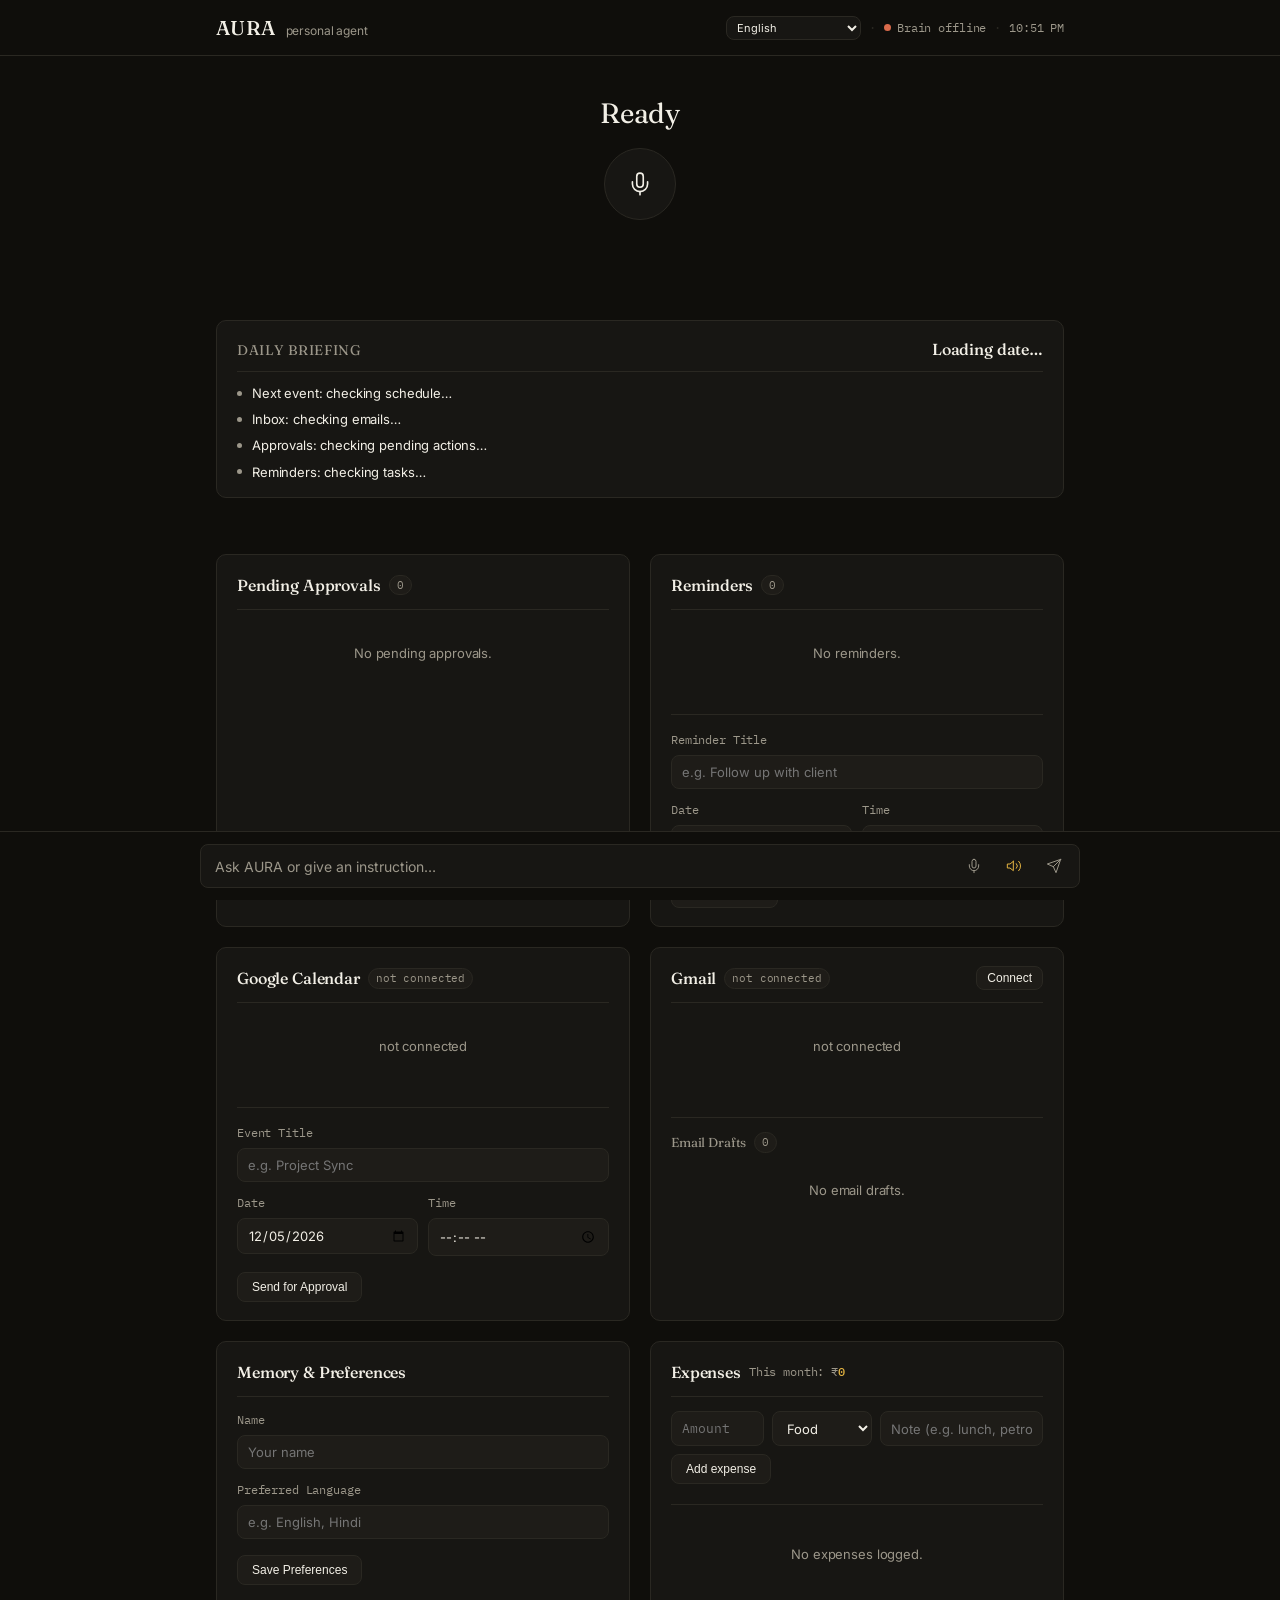
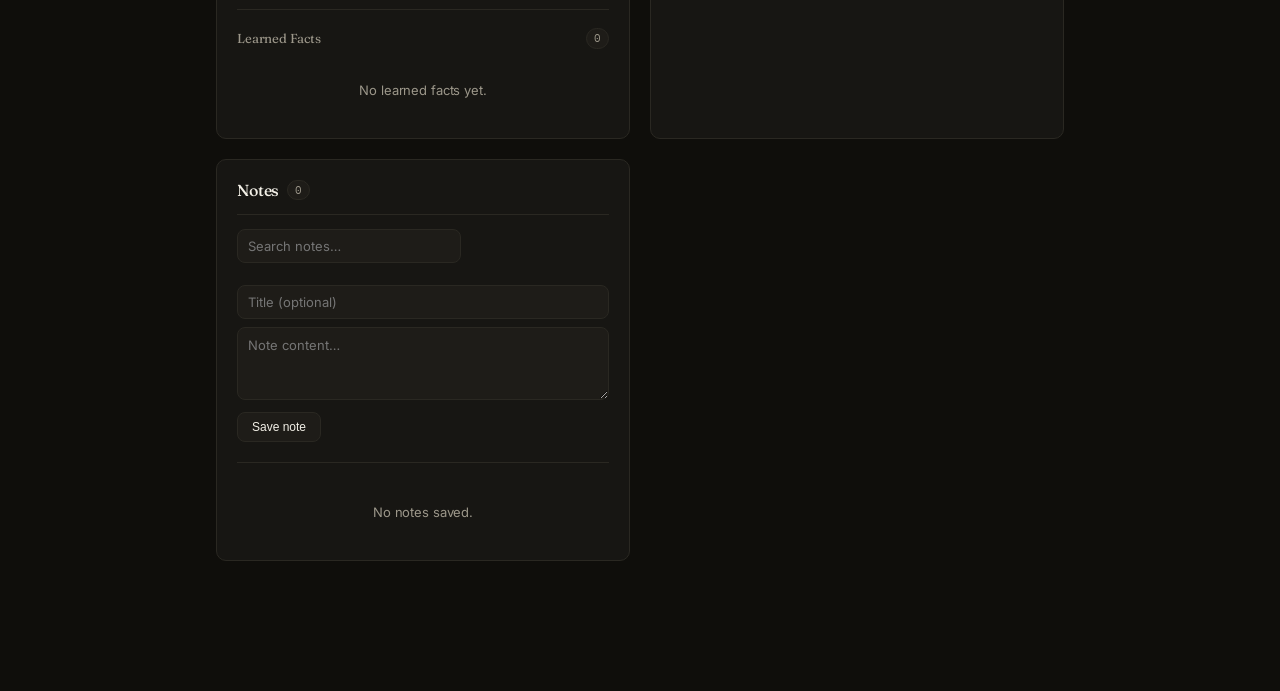
==== frontend/index.html @ 3fd14735 "feat: complete AURA personal assistant (Phases 1-18)" ====
<!DOCTYPE html>
<html lang="en">
<head>
  <meta charset="UTF-8">
  <meta name="viewport" content="width=device-width, initial-scale=1.0">
  <title>AURA</title>
  <link rel="preconnect" href="https://fonts.googleapis.com">
  <link rel="preconnect" href="https://fonts.gstatic.com" crossorigin>
  <link href="https://fonts.googleapis.com/css2?family=Fraunces:wght@400;500;600&family=IBM+Plex+Mono:wght@400;500&family=Inter:wght@400;500;600&display=swap" rel="stylesheet">
  <link rel="stylesheet" href="style.css">
</head>
<body>
  <!-- Top Bar: 56px, thin 1px border -->
  <header class="top-bar">
    <div class="top-bar-inner">
      <div class="brand">
        <span class="brand-title">AURA</span>
        <span class="brand-subtitle">personal agent</span>
      </div>
      <div class="status-time">
        <div class="lang-selector-wrap">
          <select id="langSelector" class="lang-select" aria-label="Language selector">
            <option value="en-IN">English</option>
            <option value="kn-IN">ಕನ್ನಡ (Kannada)</option>
            <option value="hi-IN">हिंदी (Hindi)</option>
            <option value="te-IN">తెలుగు (Telugu)</option>
          </select>
        </div>
        <span class="status-divider">·</span>
        <div class="status-indicator" id="brainStatus" title="Brain status">
          <span class="status-dot" id="statusDot"></span>
          <span class="status-label" id="statusLabel">Brain ready</span>
        </div>
        <span class="status-divider">·</span>
        <span class="clock" id="liveClock">--:--</span>
        <span class="status-divider" id="logoutDivider" style="display: none;">·</span>
        <button type="button" class="btn-logout" id="logoutBtn" style="display: none;" title="Logout">Logout</button>
      </div>
    </div>
  </header>

  <!-- Main Area: max-width 880px, centred -->
  <main class="main-layout">
    <!-- Voice-First Hero -->
    <section class="voice-hero">
      <div class="voice-state" id="voiceState">Ready</div>
      
      <div class="mic-circle-wrapper">
        <button type="button" class="hero-mic-circle" id="heroMicBtn" title="Click to speak (en-IN)" aria-label="Microphone">
          <svg class="icon-svg" viewBox="0 0 24 24" fill="none" stroke="currentColor" stroke-width="1.5" stroke-linecap="round" stroke-linejoin="round">
            <path d="M12 2a3 3 0 0 0-3 3v7a3 3 0 0 0 6 0V5a3 3 0 0 0-3-3Z"></path>
            <path d="M19 10v2a7 7 0 0 1-14 0v-2"></path>
            <line x1="12" y1="19" x2="12" y2="22"></line>
          </svg>
        </button>
      </div>

      <div class="live-transcript" id="liveTranscript"></div>
      <div class="last-reply" id="lastReply"></div>
    </section>

    <!-- Daily Briefing Panel (Below Voice Hero) -->
    <section class="briefing-card" id="briefingPanel">
      <div class="briefing-header">
        <span class="briefing-title">Daily Briefing</span>
        <span class="briefing-date" id="briefingDate">Loading date…</span>
      </div>
      <div class="briefing-lines">
        <div class="briefing-row" id="briefingCalendarRow">
          <span class="briefing-indicator"></span>
          <span class="briefing-text" id="briefingCalendarText">Next event: checking schedule…</span>
        </div>
        <div class="briefing-row" id="briefingGmailRow">
          <span class="briefing-indicator"></span>
          <span class="briefing-text" id="briefingGmailText">Inbox: checking emails…</span>
        </div>
        <div class="briefing-row" id="briefingApprovalsRow">
          <span class="briefing-indicator"></span>
          <span class="briefing-text" id="briefingApprovalsText">Approvals: checking pending actions…</span>
        </div>
        <div class="briefing-row" id="briefingRemindersRow">
          <span class="briefing-indicator"></span>
          <span class="briefing-text" id="briefingRemindersText">Reminders: checking tasks…</span>
        </div>
      </div>
    </section>

    <!-- Quiet Chat Transcript -->
    <section class="chat-transcript" id="chatTranscript" aria-live="polite">
      <!-- Conversation history dynamically rendered here -->
    </section>

    <!-- Side Panels Section -->
    <section class="panels-grid">
      <!-- Approvals Inbox Panel -->
      <div class="panel approvals-panel" id="approvalsPanel">
        <div class="panel-header">
          <div class="panel-title-group">
            <h2 class="panel-title">Pending Approvals</h2>
            <span class="count-badge" id="approvalsCount">0</span>
          </div>
        </div>
        <div class="approvals-inbox" id="approvalsInbox">
          <div class="empty-notice">No pending approvals.</div>
        </div>
      </div>

      <!-- Reminders Panel -->
      <div class="panel reminders-panel" id="remindersPanel">
        <div class="panel-header">
          <div class="panel-title-group">
            <h2 class="panel-title">Reminders</h2>
            <span class="count-badge" id="remindersCount">0</span>
          </div>
        </div>
        <div class="reminders-list" id="remindersList">
          <div class="empty-notice" id="remindersEmptyNotice">No reminders.</div>
        </div>
        <div class="calendar-form-wrap">
          <div class="section-divider"></div>
          <form class="reminders-form" id="reminderForm">
            <div class="form-group">
              <label for="reminderTitle" class="form-label">Reminder Title</label>
              <input type="text" id="reminderTitle" class="form-input" placeholder="e.g. Follow up with client" required autocomplete="off" />
            </div>
            <div class="form-row-2">
              <div class="form-group">
                <label for="reminderDate" class="form-label">Date</label>
                <input type="date" id="reminderDate" class="form-input" required />
              </div>
              <div class="form-group">
                <label for="reminderTime" class="form-label">Time</label>
                <input type="time" id="reminderTime" class="form-input" required />
              </div>
            </div>
            <div class="form-footer">
              <button type="submit" class="save-pref-btn" id="addReminderBtn">Add Reminder</button>
              <span class="pref-status-text" id="reminderStatusNotice"></span>
            </div>
          </form>
        </div>
      </div>

      <!-- Google Calendar Panel -->
      <div class="panel calendar-panel" id="calendarPanel">
        <div class="panel-header">
          <div class="panel-title-group">
            <h2 class="panel-title">Google Calendar</h2>
            <span class="status-badge" id="calendarStatusText">not connected</span>
          </div>
        </div>
        <div class="calendar-events-list" id="calendarEventsList">
          <div class="empty-notice" id="calendarEmptyNotice">not connected</div>
        </div>
        <div class="calendar-form-wrap">
          <div class="section-divider"></div>
          <form class="calendar-form" id="calendarForm">
            <div class="form-group">
              <label for="eventTitle" class="form-label">Event Title</label>
              <input type="text" id="eventTitle" class="form-input" placeholder="e.g. Project Sync" required autocomplete="off" />
            </div>
            <div class="form-row-2">
              <div class="form-group">
                <label for="eventDate" class="form-label">Date</label>
                <input type="date" id="eventDate" class="form-input" required />
              </div>
              <div class="form-group">
                <label for="eventTime" class="form-label">Time</label>
                <input type="time" id="eventTime" class="form-input" required />
              </div>
            </div>
            <div class="form-footer">
              <button type="submit" class="save-pref-btn" id="calendarSubmitBtn">Send for Approval</button>
              <span class="pref-status-text" id="calendarStatusNotice"></span>
            </div>
          </form>
        </div>
      </div>

      <!-- Gmail Panel -->
      <div class="panel gmail-panel" id="gmailPanel">
        <div class="panel-header">
          <div class="panel-title-group">
            <h2 class="panel-title">Gmail</h2>
            <span class="status-badge" id="gmailStatusText">not connected</span>
          </div>
          <div class="panel-actions">
            <button type="button" class="btn-quiet-action" id="gmailConnectBtn">Connect</button>
            <button type="button" class="btn-quiet-action" id="gmailSummariseBtn" style="display: none;">Summarise</button>
          </div>
        </div>
        <div class="email-summary-box" id="emailSummaryBox" style="display: none;"></div>
        <div class="gmail-inbox" id="gmailInbox">
          <div class="empty-notice" id="gmailEmptyNotice">not connected</div>
        </div>

        <!-- Draft Reply Editor (shown on Draft Reply click) -->
        <div class="draft-editor-wrap" id="draftEditorWrap" style="display: none;">
          <div class="section-divider"></div>
          <div class="draft-editor-header">
            <span class="draft-editor-title">Draft Reply</span>
            <button type="button" class="btn-close-draft" id="closeDraftEditorBtn" title="Close editor">×</button>
          </div>
          <form class="draft-form" id="draftForm">
            <input type="hidden" id="draftSourceEmailId" />
            <input type="hidden" id="draftId" />
            <div class="form-group">
              <label for="draftInstruction" class="form-label">Reply Instruction (optional)</label>
              <div class="instruction-row">
                <input type="text" id="draftInstruction" class="form-input" placeholder="e.g. say yes, ask for tomorrow 3pm" />
                <button type="button" class="btn-quiet-action" id="generateDraftBtn">Generate with AI</button>
              </div>
            </div>
            <div class="form-group">
              <label for="draftTo" class="form-label">To</label>
              <input type="email" id="draftTo" class="form-input" required />
            </div>
            <div class="form-group">
              <label for="draftSubject" class="form-label">Subject</label>
              <input type="text" id="draftSubject" class="form-input" required />
            </div>
            <div class="form-group">
              <label for="draftBody" class="form-label">Body</label>
              <textarea id="draftBody" class="form-input draft-textarea" rows="4" required></textarea>
            </div>
            <div class="form-footer">
              <button type="button" class="save-pref-btn" id="saveDraftBtn">Save Draft</button>
              <button type="button" class="btn-approve" id="sendForApprovalBtn">Send for Approval</button>
              <span class="pref-status-text" id="draftStatusNotice"></span>
            </div>
          </form>
        </div>

        <!-- Drafts List below Gmail panel -->
        <div class="drafts-section">
          <div class="section-divider"></div>
          <div class="drafts-header">
            <div class="panel-title-group">
              <span class="drafts-subtitle">Email Drafts</span>
              <span class="count-badge" id="draftsCount">0</span>
            </div>
          </div>
          <div class="drafts-list" id="draftsList">
            <div class="empty-notice">No email drafts.</div>
          </div>
        </div>
      </div>

      <!-- Memory & Preferences Panel -->
      <div class="panel memory-panel" id="memoryPanel">
        <div class="panel-header">
          <h2 class="panel-title">Memory & Preferences</h2>
        </div>
        <form class="memory-form" id="memoryForm">
          <div class="form-group">
            <label for="prefName" class="form-label">Name</label>
            <input type="text" id="prefName" class="form-input" placeholder="Your name" autocomplete="off" />
          </div>
          <div class="form-group">
            <label for="prefLang" class="form-label">Preferred Language</label>
            <input type="text" id="prefLang" class="form-input" placeholder="e.g. English, Hindi" autocomplete="off" />
          </div>
          <div class="form-footer">
            <button type="submit" class="save-pref-btn" id="savePrefBtn">Save Preferences</button>
            <span class="pref-status-text" id="prefStatusText"></span>
          </div>
        </form>
        <div class="facts-section">
          <div class="section-divider"></div>
          <div class="facts-header">
            <span class="facts-subtitle">Learned Facts</span>
            <span class="count-badge" id="factsCount">0</span>
          </div>
          <div class="facts-list" id="factsList">
            <div class="empty-notice">No learned facts yet.</div>
          </div>
        </div>
      </div>

      <!-- Expenses Panel -->
      <div class="panel expenses-panel" id="expensesPanel">
        <div class="panel-header">
          <div class="panel-title-group">
            <h2 class="panel-title">Expenses</h2>
            <span class="expenses-month-line" id="expensesMonthHeader">This month: ₹<span id="expensesMonthTotal">0</span></span>
          </div>
        </div>
        <form class="expense-form" id="expenseForm">
          <div class="expense-inputs-row">
            <input type="number" id="expenseAmount" class="form-input expense-amount-input" placeholder="Amount (₹)" min="1" step="any" required />
            <select id="expenseCategory" class="form-input expense-cat-select" required>
              <option value="Food">Food</option>
              <option value="Travel">Travel</option>
              <option value="Shopping">Shopping</option>
              <option value="Bills">Bills</option>
              <option value="Other">Other</option>
            </select>
            <input type="text" id="expenseNote" class="form-input expense-note-input" placeholder="Note (e.g. lunch, petrol)" />
            <button type="submit" class="save-pref-btn" id="addExpenseBtn">Add expense</button>
          </div>
        </form>
        <div class="section-divider"></div>
        <div class="expenses-list" id="expensesList">
          <div class="empty-notice">No expenses logged.</div>
        </div>
      </div>

      <!-- Notes Panel -->
      <div class="panel notes-panel" id="notesPanel">
        <div class="panel-header">
          <div class="panel-title-group">
            <h2 class="panel-title">Notes</h2>
            <span class="count-badge" id="notesCount">0</span>
          </div>
        </div>
        <div class="notes-search-wrap">
          <input type="text" id="notesSearchInput" class="form-input notes-search-input" placeholder="Search notes…" autocomplete="off" />
        </div>
        <form class="note-form" id="noteForm">
          <div class="form-group">
            <input type="text" id="noteTitle" class="form-input" placeholder="Title (optional)" autocomplete="off" />
          </div>
          <div class="form-group">
            <textarea id="noteContent" class="form-input note-textarea" placeholder="Note content…" rows="3" required></textarea>
          </div>
          <div class="form-footer">
            <button type="submit" class="save-pref-btn" id="saveNoteBtn">Save note</button>
            <span class="pref-status-text" id="noteStatusNotice"></span>
          </div>
        </form>
        <div class="section-divider"></div>
        <div class="notes-list" id="notesList">
          <div class="empty-notice">No notes saved.</div>
        </div>
      </div>
    </section>
  </main>

  <!-- Bottom Input Bar -->
  <footer class="bottom-bar">
    <div class="bottom-bar-inner">
      <form class="input-form" id="chatForm">
        <input 
          type="text" 
          id="messageInput" 
          class="chat-input" 
          placeholder="Ask AURA or give an instruction…" 
          autocomplete="off"
        />
        <button type="button" class="bar-btn mic-btn" id="barMicBtn" title="Speak to AURA" aria-label="Microphone">
          <svg class="icon-svg" viewBox="0 0 24 24" fill="none" stroke="currentColor" stroke-width="1.5" stroke-linecap="round" stroke-linejoin="round">
            <path d="M12 2a3 3 0 0 0-3 3v7a3 3 0 0 0 6 0V5a3 3 0 0 0-3-3Z"></path>
            <path d="M19 10v2a7 7 0 0 1-14 0v-2"></path>
            <line x1="12" y1="19" x2="12" y2="22"></line>
          </svg>
        </button>
        <button type="button" class="bar-btn voice-toggle-btn active" id="voiceToggleBtn" title="Voice replies: ON" aria-label="Toggle voice replies">
          <svg class="icon-svg voice-icon-on" viewBox="0 0 24 24" fill="none" stroke="currentColor" stroke-width="1.5" stroke-linecap="round" stroke-linejoin="round">
            <polygon points="11 5 6 9 2 9 2 15 6 15 11 19 11 5"></polygon>
            <path d="M15.54 8.46a5 5 0 0 1 0 7.07"></path>
            <path d="M19.07 4.93a10 10 0 0 1 0 14.14"></path>
          </svg>
          <svg class="icon-svg voice-icon-off" style="display:none;" viewBox="0 0 24 24" fill="none" stroke="currentColor" stroke-width="1.5" stroke-linecap="round" stroke-linejoin="round">
            <polygon points="11 5 6 9 2 9 2 15 6 15 11 19 11 5"></polygon>
            <line x1="23" y1="9" x2="17" y2="15"></line>
            <line x1="17" y1="9" x2="23" y2="15"></line>
          </svg>
        </button>
        <button type="submit" class="bar-btn send-btn" id="sendBtn" title="Send message" aria-label="Send">
          <svg class="icon-svg" viewBox="0 0 24 24" fill="none" stroke="currentColor" stroke-width="1.5" stroke-linecap="round" stroke-linejoin="round">
            <line x1="22" y1="2" x2="11" y2="13"></line>
            <polygon points="22 2 15 22 11 13 2 9 22 2"></polygon>
          </svg>
        </button>
      </form>
    </div>
  </footer>

  <script src="app.js"></script>
</body>
</html>
---- frontend/style.css ----
/* ==========================================================================
   AURA DESIGN SYSTEM — Strict Specs
   Colours:
     Background: #0F0E0B
     Surface: #171613
     Surface Raised: #1E1C18
     Border: #2A2822 (1px only, no glow, no shadow)
     Text: #F2EFE6
     Muted Text: #9C978A
     Accent: #E3B341 (warm amber)
     Danger: #D96A4B
     Success: #7FB069
   ========================================================================== */

:root {
  --bg: #0F0E0B;
  --surface: #171613;
  --surface-raised: #1E1C18;
  --border: #2A2822;
  --text: #F2EFE6;
  --muted: #9C978A;
  --accent: #E3B341;
  --danger: #D96A4B;
  --success: #7FB069;

  --font-display: 'Fraunces', serif;
  --font-ui: 'Inter', sans-serif;
  --font-mono: 'IBM Plex Mono', monospace;

  --spacing-base: 8px;
  --radius-panel: 10px;
  --radius-btn: 8px;
  --radius-mic: 999px;
  --max-width: 880px;
}

*, *::before, *::after {
  box-sizing: border-box;
  margin: 0;
  padding: 0;
}

html, body {
  background-color: var(--bg);
  color: var(--text);
  font-family: var(--font-ui);
  font-size: 14px;
  line-height: 1.5;
  letter-spacing: -0.01em;
  min-height: 100vh;
  -webkit-font-smoothing: antialiased;
  -moz-osx-font-smoothing: grayscale;
}

/* --------------------------------------------------------------------------
   Top Bar (56px)
   -------------------------------------------------------------------------- */
.top-bar {
  height: 56px;
  border-bottom: 1px solid var(--border);
  background-color: var(--bg);
  position: sticky;
  top: 0;
  z-index: 50;
  display: flex;
  align-items: center;
}

.top-bar-inner {
  width: 100%;
  max-width: var(--max-width);
  margin: 0 auto;
  padding: 0 16px;
  display: flex;
  justify-content: space-between;
  align-items: center;
}

.brand {
  display: flex;
  align-items: baseline;
  gap: 10px;
}

.brand-title {
  font-family: var(--font-display);
  font-size: 20px;
  font-weight: 500;
  color: var(--text);
  letter-spacing: 0.02em;
}

.brand-subtitle {
  font-size: 12px;
  color: var(--muted);
  font-family: var(--font-ui);
}

.status-time {
  display: flex;
  align-items: center;
  gap: 8px;
  font-family: var(--font-mono);
  font-size: 12px;
  color: var(--muted);
}

.lang-selector-wrap {
  display: flex;
  align-items: center;
}

.lang-select {
  background-color: var(--surface);
  border: 1px solid var(--border);
  border-radius: var(--radius-btn);
  color: var(--text);
  font-family: var(--font-ui);
  font-size: 11px;
  padding: 3px 6px;
  outline: none;
  cursor: pointer;
  transition: border-color 0.15s ease;
}

.lang-select:focus,
.lang-select:hover {
  border-color: var(--accent);
}

.lang-select option {
  background-color: var(--surface);
  color: var(--text);
}

.status-indicator {
  display: inline-flex;
  align-items: center;
  gap: 6px;
}

.status-dot {
  width: 7px;
  height: 7px;
  border-radius: 50%;
  background-color: var(--muted);
  display: inline-block;
  transition: background-color 0.2s ease;
}

.status-dot.active {
  background-color: var(--success);
}

.status-dot.error {
  background-color: var(--danger);
}

.status-divider {
  color: var(--border);
}

.clock {
  color: var(--muted);
}

/* --------------------------------------------------------------------------
   Main Content Layout
   -------------------------------------------------------------------------- */
.main-layout {
  width: 100%;
  max-width: var(--max-width);
  margin: 0 auto;
  padding: 24px 16px 130px 16px;
  display: flex;
  flex-direction: column;
  gap: 28px;
}

/* --------------------------------------------------------------------------
   Voice-First Hero
   -------------------------------------------------------------------------- */
.voice-hero {
  display: flex;
  flex-direction: column;
  align-items: center;
  text-align: center;
  padding: 12px 0 4px 0;
  gap: 14px;
}

.voice-state {
  font-family: var(--font-display);
  font-size: 28px;
  font-weight: 400;
  color: var(--text);
  min-height: 38px;
  display: flex;
  align-items: center;
  justify-content: center;
}

.mic-circle-wrapper {
  position: relative;
  width: 72px;
  height: 72px;
  display: flex;
  align-items: center;
  justify-content: center;
}

.hero-mic-circle {
  width: 72px;
  height: 72px;
  border-radius: var(--radius-mic);
  background-color: var(--surface);
  border: 1px solid var(--border);
  color: var(--text);
  display: flex;
  align-items: center;
  justify-content: center;
  cursor: pointer;
  outline: none;
  transition: border-color 0.2s ease, background-color 0.2s ease;
  position: relative;
  z-index: 2;
}

.hero-mic-circle:hover {
  background-color: var(--surface-raised);
}

.hero-mic-circle.active {
  border-color: var(--accent);
  color: var(--accent);
}

.hero-mic-circle.active::after {
  content: '';
  position: absolute;
  inset: -6px;
  border-radius: 999px;
  border: 1px solid var(--accent);
  opacity: 0.6;
  animation: pulse-ring 2s infinite ease-out;
  pointer-events: none;
}

@keyframes pulse-ring {
  0% {
    transform: scale(0.92);
    opacity: 0.8;
  }
  50% {
    transform: scale(1.08);
    opacity: 0.2;
  }
  100% {
    transform: scale(0.92);
    opacity: 0.8;
  }
}

.live-transcript {
  font-size: 14px;
  color: var(--muted);
  min-height: 20px;
  max-width: 600px;
  line-height: 1.5;
  font-family: var(--font-ui);
}

.last-reply {
  font-size: 14px;
  color: var(--text);
  min-height: 20px;
  max-width: 640px;
  line-height: 1.6;
}

/* --------------------------------------------------------------------------
   Daily Briefing Panel (Below Voice Hero)
   -------------------------------------------------------------------------- */
.briefing-card {
  background-color: var(--surface);
  border: 1px solid var(--border);
  border-radius: var(--radius-panel);
  padding: 16px 20px;
  display: flex;
  flex-direction: column;
  gap: 12px;
}

.briefing-header {
  display: flex;
  justify-content: space-between;
  align-items: baseline;
  border-bottom: 1px solid var(--border);
  padding-bottom: 10px;
}

.briefing-title {
  font-family: var(--font-display);
  font-size: 14px;
  color: var(--muted);
  text-transform: uppercase;
  letter-spacing: 0.05em;
}

.briefing-date {
  font-family: var(--font-display);
  font-size: 16px;
  font-weight: 500;
  color: var(--text);
}

.briefing-lines {
  display: flex;
  flex-direction: column;
  gap: 8px;
}

.briefing-row {
  display: flex;
  align-items: center;
  gap: 10px;
  font-size: 13px;
  color: var(--text);
}

.briefing-indicator {
  width: 5px;
  height: 5px;
  border-radius: 50%;
  background-color: var(--muted);
  flex-shrink: 0;
}

.briefing-text {
  line-height: 1.4;
}

/* --------------------------------------------------------------------------
   Chat Transcript
   -------------------------------------------------------------------------- */
.chat-transcript {
  display: flex;
  flex-direction: column;
  gap: 20px;
  width: 100%;
}

.chat-message {
  display: flex;
  flex-direction: column;
  max-width: 80%;
}

.chat-message.user {
  align-self: flex-end;
  background-color: var(--surface-raised);
  border: 1px solid var(--border);
  border-radius: var(--radius-btn);
  padding: 10px 14px;
  color: var(--text);
}

.chat-message.user .message-meta {
  display: none;
}

.chat-message.user .message-text {
  font-size: 14px;
  line-height: 1.5;
  white-space: pre-wrap;
}

.chat-message.assistant {
  align-self: flex-start;
  background: transparent;
  border: none;
  padding: 4px 0;
  max-width: 90%;
}

.chat-message.assistant .message-meta {
  font-family: var(--font-mono);
  font-size: 11px;
  color: var(--muted);
  margin-bottom: 4px;
  display: block;
}

.chat-message.assistant .message-text {
  font-size: 14px;
  line-height: 1.6;
  color: var(--text);
  white-space: pre-wrap;
}

.chat-message.reminder-notice .message-text {
  color: var(--accent);
  font-family: var(--font-mono);
  font-size: 13px;
  border-left: 2px solid var(--accent);
  padding-left: 10px;
  background-color: var(--surface-raised);
  padding: 8px 12px;
  border-radius: var(--radius-btn);
}

.chat-message.error .message-text {
  color: var(--danger);
  font-family: var(--font-mono);
  font-size: 12px;
}

.chat-message.system-note .message-text {
  color: var(--muted);
  font-family: var(--font-mono);
  font-size: 12px;
  border-left: 2px solid var(--border);
  padding-left: 8px;
}

.chat-message.thinking {
  align-self: flex-start;
  color: var(--muted);
  font-size: 13px;
  font-style: normal;
  padding: 4px 0;
}

/* --------------------------------------------------------------------------
   Panels Section (Quiet Side Panels)
   -------------------------------------------------------------------------- */
.panels-grid {
  display: grid;
  grid-template-columns: 1fr 1fr;
  gap: 20px;
  width: 100%;
}

.panel {
  background-color: var(--surface);
  border: 1px solid var(--border);
  border-radius: var(--radius-panel);
  padding: 18px 20px;
  display: flex;
  flex-direction: column;
  gap: 14px;
}

.panel-header {
  display: flex;
  justify-content: space-between;
  align-items: center;
  border-bottom: 1px solid var(--border);
  padding-bottom: 12px;
}

.panel-title-group {
  display: flex;
  align-items: center;
  gap: 8px;
}

.panel-title {
  font-family: var(--font-display);
  font-size: 16px;
  font-weight: 500;
  color: var(--text);
}

.count-badge, .status-badge {
  font-family: var(--font-mono);
  font-size: 11px;
  color: var(--muted);
  background-color: var(--surface-raised);
  border: 1px solid var(--border);
  padding: 1px 7px;
  border-radius: 999px;
}

.status-badge.connected {
  color: var(--success);
  border-color: var(--success);
}

.panel-actions {
  display: flex;
  align-items: center;
  gap: 8px;
}

.btn-quiet-action {
  border: 1px solid var(--border);
  background-color: var(--surface-raised);
  color: var(--text);
  padding: 4px 10px;
  border-radius: var(--radius-btn);
  font-size: 12px;
  font-weight: 500;
  cursor: pointer;
  transition: border-color 0.15s ease, color 0.15s ease;
}

.btn-quiet-action:hover {
  border-color: var(--accent);
  color: var(--accent);
}

/* Lists in Panels */
.approvals-inbox, .gmail-inbox, .calendar-events-list, .reminders-list {
  display: flex;
  flex-direction: column;
  min-height: 70px;
}

.empty-notice {
  font-size: 13px;
  color: var(--muted);
  padding: 20px 0;
  text-align: center;
}

.approval-item, .email-item, .calendar-event-item, .reminder-item {
  display: flex;
  justify-content: space-between;
  align-items: center;
  padding: 10px 0;
  border-bottom: 1px solid var(--border);
  gap: 12px;
}

.approval-item:last-child, .email-item:last-child, .calendar-event-item:last-child, .reminder-item:last-child {
  border-bottom: none;
}

.approval-details, .email-details, .calendar-event-details, .reminder-details {
  display: flex;
  flex-direction: column;
  gap: 4px;
  flex: 1;
  min-width: 0;
}

.approval-meta, .email-meta, .calendar-event-meta, .reminder-meta {
  display: flex;
  align-items: center;
  gap: 8px;
  font-family: var(--font-mono);
  font-size: 11px;
  color: var(--muted);
}

.approval-tag {
  color: var(--accent);
  text-transform: uppercase;
  letter-spacing: 0.05em;
}

.email-sender {
  font-weight: 500;
  color: var(--text);
  white-space: nowrap;
  overflow: hidden;
  text-overflow: ellipsis;
  max-width: 200px;
}

.approval-summary, .email-subject, .calendar-event-title, .reminder-title {
  font-size: 13px;
  color: var(--text);
  line-height: 1.4;
}

/* Due reminders show in amber text */
.reminder-item.due .reminder-title {
  color: var(--accent);
  font-weight: 500;
}

.reminder-item.due .reminder-meta {
  color: var(--accent);
}

.reminder-item.done {
  opacity: 0.5;
}

.reminder-item.done .reminder-title {
  text-decoration: line-through;
}

.email-snippet {
  font-size: 12px;
  color: var(--muted);
  white-space: nowrap;
  overflow: hidden;
  text-overflow: ellipsis;
}

.approval-actions {
  display: flex;
  align-items: center;
  gap: 8px;
  flex-shrink: 0;
}

.btn-approve {
  border: 1px solid var(--accent);
  background: transparent;
  color: var(--accent);
  padding: 6px 12px;
  border-radius: var(--radius-btn);
  font-size: 12px;
  font-weight: 500;
  cursor: pointer;
  transition: background-color 0.15s ease, color 0.15s ease;
}

.btn-approve:hover {
  background-color: var(--accent);
  color: var(--bg);
}

.btn-reject {
  border: none;
  background: transparent;
  color: var(--muted);
  padding: 6px 10px;
  font-size: 12px;
  cursor: pointer;
  transition: color 0.15s ease;
}

.btn-reject:hover {
  color: var(--danger);
}

.btn-done {
  border: 1px solid var(--border);
  background: var(--surface-raised);
  color: var(--text);
  padding: 5px 10px;
  border-radius: var(--radius-btn);
  font-size: 11px;
  cursor: pointer;
  transition: border-color 0.15s ease, color 0.15s ease;
}

.btn-done:hover {
  border-color: var(--success);
  color: var(--success);
}

.email-summary-box {
  background-color: var(--surface-raised);
  border-left: 2px solid var(--accent);
  padding: 10px 12px;
  font-size: 13px;
  line-height: 1.5;
  color: var(--text);
  border-radius: 4px;
}

/* Email Draft Reply & Drafts List */
.btn-draft-reply {
  border: 1px solid var(--border);
  background: var(--surface-raised);
  color: var(--muted);
  padding: 3px 8px;
  border-radius: var(--radius-btn);
  font-size: 11px;
  cursor: pointer;
  transition: all 0.15s ease;
  white-space: nowrap;
}

.btn-draft-reply:hover {
  border-color: var(--accent);
  color: var(--accent);
}

.draft-editor-wrap {
  display: flex;
  flex-direction: column;
  gap: 10px;
  margin-top: 8px;
}

.draft-editor-header {
  display: flex;
  justify-content: space-between;
  align-items: center;
}

.draft-editor-title {
  font-family: var(--font-display);
  font-size: 13px;
  color: var(--text);
}

.btn-close-draft {
  background: none;
  border: none;
  color: var(--muted);
  font-size: 16px;
  cursor: pointer;
  padding: 0 4px;
}

.btn-close-draft:hover {
  color: var(--text);
}

.instruction-row {
  display: flex;
  gap: 8px;
}

.draft-textarea {
  resize: vertical;
  min-height: 70px;
  line-height: 1.4;
}

.drafts-section {
  display: flex;
  flex-direction: column;
  gap: 8px;
  margin-top: 10px;
}

.drafts-header {
  display: flex;
  justify-content: space-between;
  align-items: center;
}

.drafts-subtitle {
  font-family: var(--font-display);
  font-size: 13px;
  color: var(--muted);
}

.drafts-list {
  display: flex;
  flex-direction: column;
  gap: 6px;
  max-height: 220px;
  overflow-y: auto;
}

.draft-item {
  display: flex;
  justify-content: space-between;
  align-items: center;
  padding: 8px 10px;
  background-color: var(--surface-raised);
  border: 1px solid var(--border);
  border-radius: var(--radius-btn);
  font-size: 12px;
  gap: 10px;
}

.draft-details {
  display: flex;
  flex-direction: column;
  gap: 2px;
  min-width: 0;
  flex: 1;
}

.draft-meta {
  display: flex;
  align-items: center;
  gap: 8px;
  font-family: var(--font-mono);
  font-size: 11px;
}

.draft-badge {
  padding: 1px 6px;
  border-radius: 4px;
  font-size: 10px;
  text-transform: uppercase;
  border: 1px solid var(--border);
  color: var(--muted);
}

.draft-badge.pending {
  border-color: var(--accent);
  color: var(--accent);
}

.draft-badge.sent {
  border-color: var(--success);
  color: var(--success);
}

.draft-subject-line {
  color: var(--text);
  font-weight: 500;
  white-space: nowrap;
  overflow: hidden;
  text-overflow: ellipsis;
}

.draft-body-preview {
  color: var(--muted);
  font-size: 11px;
  white-space: nowrap;
  overflow: hidden;
  text-overflow: ellipsis;
}

/* Forms */
.calendar-form-wrap {
  display: flex;
  flex-direction: column;
  gap: 10px;
}

.section-divider {
  height: 1px;
  background-color: var(--border);
  margin: 6px 0;
}

.calendar-form, .memory-form, .reminders-form {
  display: flex;
  flex-direction: column;
  gap: 12px;
}

.form-group {
  display: flex;
  flex-direction: column;
  gap: 6px;
}

.form-row-2 {
  display: grid;
  grid-template-columns: 1fr 1fr;
  gap: 10px;
}

.form-label {
  font-size: 12px;
  color: var(--muted);
  font-family: var(--font-mono);
}

.form-input {
  background-color: var(--surface-raised);
  border: 1px solid var(--border);
  border-radius: var(--radius-btn);
  padding: 8px 10px;
  color: var(--text);
  font-family: var(--font-ui);
  font-size: 13px;
  outline: none;
  transition: border-color 0.15s ease;
}

.form-input:focus {
  border-color: var(--accent);
}

.form-footer {
  display: flex;
  align-items: center;
  gap: 12px;
  margin-top: 4px;
}

.save-pref-btn {
  border: 1px solid var(--border);
  background-color: var(--surface-raised);
  color: var(--text);
  padding: 7px 14px;
  border-radius: var(--radius-btn);
  font-size: 12px;
  font-weight: 500;
  cursor: pointer;
  transition: border-color 0.15s ease, color 0.15s ease;
}

.save-pref-btn:hover {
  border-color: var(--accent);
  color: var(--accent);
}

.pref-status-text {
  font-size: 12px;
  font-family: var(--font-mono);
  color: var(--success);
}

/* Facts in Memory Panel */
.facts-section {
  display: flex;
  flex-direction: column;
  gap: 8px;
  margin-top: 4px;
}

.facts-header {
  display: flex;
  justify-content: space-between;
  align-items: center;
  padding: 4px 0;
}

.facts-subtitle {
  font-family: var(--font-display);
  font-size: 13px;
  color: var(--muted);
}

.facts-list {
  display: flex;
  flex-direction: column;
  gap: 6px;
  max-height: 180px;
  overflow-y: auto;
}

.fact-item {
  display: flex;
  justify-content: space-between;
  align-items: center;
  padding: 6px 10px;
  background-color: var(--surface-raised);
  border: 1px solid var(--border);
  border-radius: var(--radius-btn);
  font-size: 12px;
  gap: 8px;
}

.fact-content {
  color: var(--text);
  line-height: 1.4;
  overflow: hidden;
  text-overflow: ellipsis;
  white-space: nowrap;
}

.fact-key {
  color: var(--accent);
  font-family: var(--font-mono);
  font-size: 11px;
}

.fact-val {
  color: var(--text);
}

.btn-delete-fact {
  background: none;
  border: 1px solid var(--border);
  border-radius: 4px;
  color: var(--muted);
  font-size: 10px;
  padding: 2px 6px;
  cursor: pointer;
  transition: all 0.15s ease;
  flex-shrink: 0;
}

.btn-delete-fact:hover {
  border-color: var(--danger);
  color: var(--danger);
}

/* --------------------------------------------------------------------------
   Bottom Input Bar
   -------------------------------------------------------------------------- */
.bottom-bar {
  position: fixed;
  bottom: 0;
  left: 0;
  right: 0;
  background-color: var(--bg);
  border-top: 1px solid var(--border);
  padding: 12px 16px;
  z-index: 50;
}

.bottom-bar-inner {
  max-width: var(--max-width);
  margin: 0 auto;
}

.input-form {
  display: flex;
  align-items: center;
  background-color: var(--surface);
  border: 1px solid var(--border);
  border-radius: var(--radius-btn);
  padding: 4px 8px;
  gap: 6px;
  transition: border-color 0.15s ease;
}

.input-form:focus-within {
  border-color: var(--accent);
}

.chat-input {
  flex: 1;
  background: transparent;
  border: none;
  outline: none;
  color: var(--text);
  font-family: var(--font-ui);
  font-size: 14px;
  padding: 8px 6px;
}

.chat-input::placeholder {
  color: var(--muted);
}

.bar-btn {
  background: transparent;
  border: none;
  color: var(--muted);
  width: 34px;
  height: 34px;
  border-radius: var(--radius-btn);
  display: flex;
  align-items: center;
  justify-content: center;
  cursor: pointer;
  transition: color 0.15s ease, background-color 0.15s ease;
  flex-shrink: 0;
}

.bar-btn:hover {
  color: var(--text);
  background-color: var(--surface-raised);
}

.bar-btn.active {
  color: var(--accent);
}

.bar-btn.send-btn:hover {
  color: var(--accent);
}

.icon-svg {
  width: 16px;
  height: 16px;
  stroke: currentColor;
}

.hero-mic-circle .icon-svg {
  width: 26px;
  height: 26px;
}

/* --------------------------------------------------------------------------
   Expenses Panel
   -------------------------------------------------------------------------- */
.expenses-month-line {
  font-family: var(--font-mono);
  font-size: 12px;
  color: var(--muted);
}

.expenses-month-line #expensesMonthTotal {
  color: var(--accent);
  font-weight: 500;
}

.expense-form {
  display: flex;
  flex-direction: column;
  gap: 10px;
}

.expense-inputs-row {
  display: flex;
  gap: 8px;
  flex-wrap: wrap;
}

.expense-amount-input {
  flex: 1;
  min-width: 90px;
  font-family: var(--font-mono);
}

.expense-cat-select {
  flex: 1;
  min-width: 100px;
  background-color: var(--surface-raised);
  color: var(--text);
  border: 1px solid var(--border);
  border-radius: var(--radius-btn);
  padding: 6px 10px;
  font-size: 13px;
  cursor: pointer;
}

.expense-cat-select:focus {
  outline: none;
  border-color: var(--accent);
}

.expense-note-input {
  flex: 2;
  min-width: 140px;
}

.expenses-list {
  display: flex;
  flex-direction: column;
  gap: 6px;
  max-height: 240px;
  overflow-y: auto;
}

.expense-item {
  display: flex;
  justify-content: space-between;
  align-items: center;
  padding: 8px 10px;
  background-color: var(--surface-raised);
  border: 1px solid var(--border);
  border-radius: var(--radius-btn);
  font-size: 12px;
  gap: 10px;
}

.expense-item-left {
  display: flex;
  align-items: center;
  gap: 8px;
  min-width: 0;
  flex: 1;
}

.expense-amount-badge {
  font-family: var(--font-mono);
  font-weight: 500;
  color: var(--text);
  font-size: 13px;
  flex-shrink: 0;
}

.expense-cat-tag {
  font-size: 10px;
  padding: 1px 6px;
  border-radius: 4px;
  border: 1px solid var(--border);
  color: var(--muted);
  text-transform: uppercase;
  flex-shrink: 0;
}

.expense-note-text {
  color: var(--muted);
  font-size: 12px;
  white-space: nowrap;
  overflow: hidden;
  text-overflow: ellipsis;
}

.expense-item-right {
  display: flex;
  align-items: center;
  gap: 8px;
  flex-shrink: 0;
}

.expense-date-text {
  font-family: var(--font-mono);
  font-size: 11px;
  color: var(--muted);
}

.btn-delete-expense {
  border: 1px solid var(--border);
  background: transparent;
  color: var(--muted);
  padding: 2px 7px;
  border-radius: var(--radius-btn);
  font-size: 12px;
  cursor: pointer;
  transition: all 0.15s ease;
}

.btn-delete-expense:hover {
  border-color: var(--danger);
  color: var(--danger);
}

/* --------------------------------------------------------------------------
   Notes Panel
   -------------------------------------------------------------------------- */
.notes-search-wrap {
  margin-bottom: 8px;
}

.notes-search-input {
  font-size: 13px;
}

.note-form {
  display: flex;
  flex-direction: column;
  gap: 8px;
}

.note-textarea {
  resize: vertical;
  min-height: 60px;
  line-height: 1.4;
  font-family: var(--font-body);
}

.notes-list {
  display: flex;
  flex-direction: column;
  gap: 8px;
  max-height: 260px;
  overflow-y: auto;
}

.note-item {
  display: flex;
  justify-content: space-between;
  align-items: flex-start;
  padding: 8px 10px;
  background-color: var(--surface-raised);
  border: 1px solid var(--border);
  border-radius: var(--radius-btn);
  font-size: 12px;
  gap: 10px;
}

.note-item-left {
  display: flex;
  flex-direction: column;
  gap: 4px;
  min-width: 0;
  flex: 1;
}

.note-item-title {
  font-family: var(--font-body);
  font-weight: 500;
  font-size: 13px;
  color: var(--text);
  word-break: break-word;
}

.note-item-content {
  color: var(--muted);
  font-size: 12px;
  line-height: 1.4;
  word-break: break-word;
}

.note-item-right {
  display: flex;
  flex-direction: column;
  align-items: flex-end;
  gap: 6px;
  flex-shrink: 0;
}

.note-date-text {
  font-family: var(--font-mono);
  font-size: 11px;
  color: var(--muted);
}

.btn-delete-note {
  border: 1px solid var(--border);
  background: transparent;
  color: var(--muted);
  padding: 2px 7px;
  border-radius: var(--radius-btn);
  font-size: 12px;
  cursor: pointer;
  transition: all 0.15s ease;
}

.btn-delete-note:hover {
  border-color: var(--danger);
  color: var(--danger);
}

/* --------------------------------------------------------------------------
   Logout Button
   -------------------------------------------------------------------------- */
.btn-logout {
  background: transparent;
  border: none;
  color: var(--muted);
  font-family: var(--font-body);
  font-size: 12px;
  cursor: pointer;
  padding: 0 4px;
  transition: color 0.15s ease;
}

.btn-logout:hover {
  color: var(--accent);
}

/* --------------------------------------------------------------------------
   Login Page
   -------------------------------------------------------------------------- */
.login-body {
  display: flex;
  justify-content: center;
  align-items: center;
  min-height: 100vh;
  margin: 0;
  background-color: var(--bg);
  color: var(--text);
  font-family: var(--font-body);
}

.login-container {
  width: 100%;
  max-width: 880px;
  padding: 24px;
  display: flex;
  justify-content: center;
}

.login-card {
  width: 100%;
  max-width: 360px;
  background-color: var(--surface);
  border: 1px solid var(--border);
  border-radius: var(--radius-panel);
  padding: 36px 28px;
  display: flex;
  flex-direction: column;
  align-items: center;
  text-align: center;
  gap: 16px;
}

.login-title {
  font-family: var(--font-display);
  font-size: 36px;
  font-weight: 500;
  letter-spacing: -0.5px;
  color: var(--text);
  margin: 0;
}

.login-sub {
  font-size: 13px;
  color: var(--muted);
  margin: -8px 0 8px 0;
}

.login-form {
  width: 100%;
  display: flex;
  flex-direction: column;
  gap: 12px;
}

.login-input {
  text-align: center;
  font-size: 14px;
  letter-spacing: 1px;
}

.login-btn {
  width: 100%;
  padding: 10px;
  font-size: 13px;
}

.login-error-text {
  font-size: 12px;
  color: var(--muted);
  min-height: 18px;
}

/* --------------------------------------------------------------------------
   Responsive Rules
   -------------------------------------------------------------------------- */
@media (max-width: 768px) {
  .panels-grid {
    grid-template-columns: 1fr;
  }
}

@media (max-width: 640px) {
  .main-layout {
    padding: 20px 12px 120px 12px;
    gap: 24px;
  }

  .chat-message {
    max-width: 92%;
  }

  .voice-state {
    font-size: 24px;
  }
}
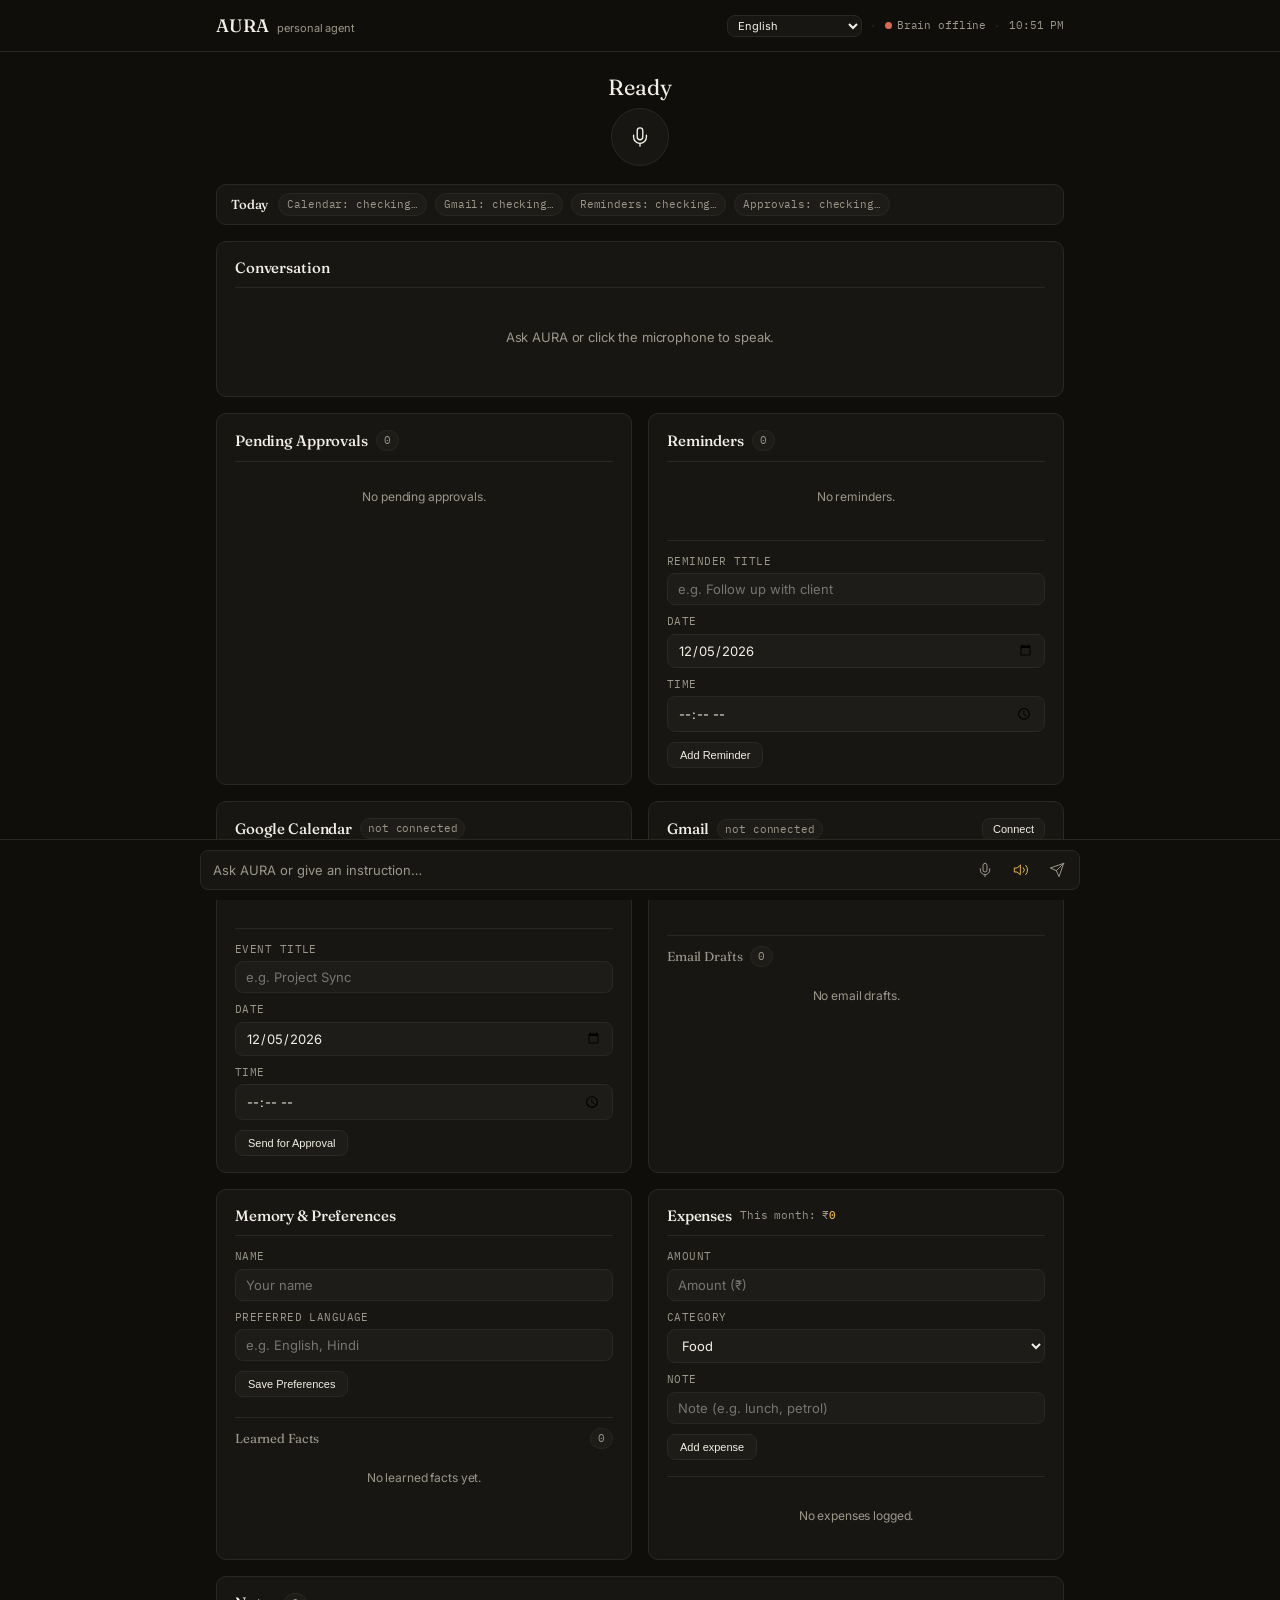
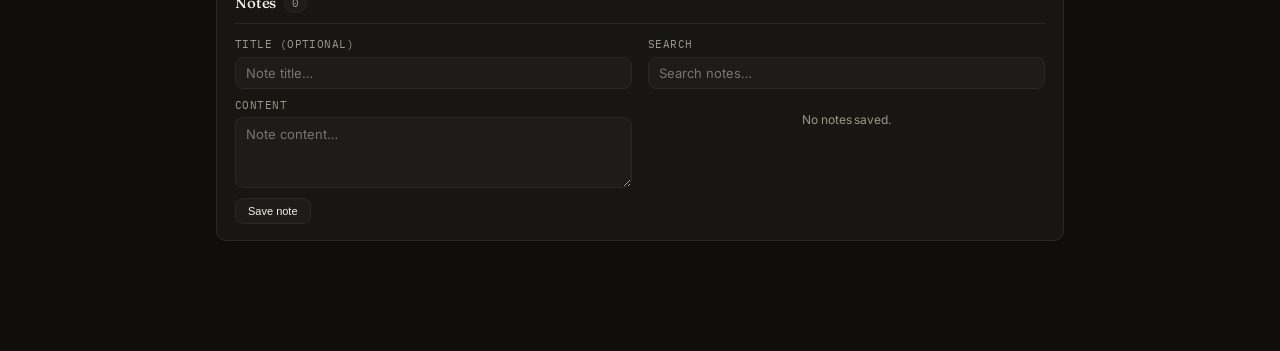
==== commit 2d7fcf53: "fix(ui): unify 880px container, compact hero, stacked forms and isolated chat scroll" ====
--- a/frontend/index.html
+++ b/frontend/index.html
@@ -7,10 +7,10 @@
   <link rel="preconnect" href="https://fonts.googleapis.com">
   <link rel="preconnect" href="https://fonts.gstatic.com" crossorigin>
   <link href="https://fonts.googleapis.com/css2?family=Fraunces:wght@400;500;600&family=IBM+Plex+Mono:wght@400;500&family=Inter:wght@400;500;600&display=swap" rel="stylesheet">
-  <link rel="stylesheet" href="style.css">
+  <link rel="stylesheet" href="style.css?v=2">
 </head>
 <body>
-  <!-- Top Bar: 56px, thin 1px border -->
+  <!-- Top Bar: Single 880px max-width container, sticky -->
   <header class="top-bar">
     <div class="top-bar-inner">
       <div class="brand">
@@ -39,9 +39,9 @@
     </div>
   </header>
 
-  <!-- Main Area: max-width 880px, centred -->
+  <!-- Main Area: Single 880px max-width container, centred -->
   <main class="main-layout">
-    <!-- Voice-First Hero -->
+    <!-- Compact Voice Hero -->
     <section class="voice-hero">
       <div class="voice-state" id="voiceState">Ready</div>
       
@@ -56,41 +56,32 @@
       </div>
 
       <div class="live-transcript" id="liveTranscript"></div>
-      <div class="last-reply" id="lastReply"></div>
     </section>
 
-    <!-- Daily Briefing Panel (Below Voice Hero) -->
-    <section class="briefing-card" id="briefingPanel">
-      <div class="briefing-header">
-        <span class="briefing-title">Daily Briefing</span>
-        <span class="briefing-date" id="briefingDate">Loading date…</span>
-      </div>
-      <div class="briefing-lines">
-        <div class="briefing-row" id="briefingCalendarRow">
-          <span class="briefing-indicator"></span>
-          <span class="briefing-text" id="briefingCalendarText">Next event: checking schedule…</span>
-        </div>
-        <div class="briefing-row" id="briefingGmailRow">
-          <span class="briefing-indicator"></span>
-          <span class="briefing-text" id="briefingGmailText">Inbox: checking emails…</span>
-        </div>
-        <div class="briefing-row" id="briefingApprovalsRow">
-          <span class="briefing-indicator"></span>
-          <span class="briefing-text" id="briefingApprovalsText">Approvals: checking pending actions…</span>
-        </div>
-        <div class="briefing-row" id="briefingRemindersRow">
-          <span class="briefing-indicator"></span>
-          <span class="briefing-text" id="briefingRemindersText">Reminders: checking tasks…</span>
-        </div>
+    <!-- Concise Daily Briefing Bar -->
+    <section class="briefing-bar" id="briefingPanel">
+      <div class="briefing-bar-inner">
+        <span class="briefing-date-badge" id="briefingDate">Today</span>
+        <span class="briefing-chip" id="briefingCalendarText">Calendar: checking…</span>
+        <span class="briefing-chip" id="briefingGmailText">Gmail: checking…</span>
+        <span class="briefing-chip" id="briefingRemindersText">Reminders: checking…</span>
+        <span class="briefing-chip" id="briefingApprovalsText">Approvals: checking…</span>
       </div>
     </section>
 
-    <!-- Quiet Chat Transcript -->
-    <section class="chat-transcript" id="chatTranscript" aria-live="polite">
-      <!-- Conversation history dynamically rendered here -->
+    <!-- Conversation Panel -->
+    <section class="panel chat-panel" id="chatPanel">
+      <div class="panel-header">
+        <div class="panel-title-group">
+          <h2 class="panel-title">Conversation</h2>
+        </div>
+      </div>
+      <div class="chat-transcript" id="chatTranscript" aria-live="polite">
+        <div class="chat-placeholder" id="chatPlaceholder">Ask AURA or click the microphone to speak.</div>
+      </div>
     </section>
 
-    <!-- Side Panels Section -->
+    <!-- Side Panels Grid: 2 columns collapsing to 1 column below 1100px -->
     <section class="panels-grid">
       <!-- Approvals Inbox Panel -->
       <div class="panel approvals-panel" id="approvalsPanel">
@@ -116,22 +107,20 @@
         <div class="reminders-list" id="remindersList">
           <div class="empty-notice" id="remindersEmptyNotice">No reminders.</div>
         </div>
-        <div class="calendar-form-wrap">
+        <div class="panel-form-wrap">
           <div class="section-divider"></div>
           <form class="reminders-form" id="reminderForm">
             <div class="form-group">
               <label for="reminderTitle" class="form-label">Reminder Title</label>
               <input type="text" id="reminderTitle" class="form-input" placeholder="e.g. Follow up with client" required autocomplete="off" />
             </div>
-            <div class="form-row-2">
-              <div class="form-group">
-                <label for="reminderDate" class="form-label">Date</label>
-                <input type="date" id="reminderDate" class="form-input" required />
-              </div>
-              <div class="form-group">
-                <label for="reminderTime" class="form-label">Time</label>
-                <input type="time" id="reminderTime" class="form-input" required />
-              </div>
+            <div class="form-group">
+              <label for="reminderDate" class="form-label">Date</label>
+              <input type="date" id="reminderDate" class="form-input" required />
+            </div>
+            <div class="form-group">
+              <label for="reminderTime" class="form-label">Time</label>
+              <input type="time" id="reminderTime" class="form-input" required />
             </div>
             <div class="form-footer">
               <button type="submit" class="save-pref-btn" id="addReminderBtn">Add Reminder</button>
@@ -152,22 +141,20 @@
         <div class="calendar-events-list" id="calendarEventsList">
           <div class="empty-notice" id="calendarEmptyNotice">not connected</div>
         </div>
-        <div class="calendar-form-wrap">
+        <div class="panel-form-wrap">
           <div class="section-divider"></div>
           <form class="calendar-form" id="calendarForm">
             <div class="form-group">
               <label for="eventTitle" class="form-label">Event Title</label>
               <input type="text" id="eventTitle" class="form-input" placeholder="e.g. Project Sync" required autocomplete="off" />
             </div>
-            <div class="form-row-2">
-              <div class="form-group">
-                <label for="eventDate" class="form-label">Date</label>
-                <input type="date" id="eventDate" class="form-input" required />
-              </div>
-              <div class="form-group">
-                <label for="eventTime" class="form-label">Time</label>
-                <input type="time" id="eventTime" class="form-input" required />
-              </div>
+            <div class="form-group">
+              <label for="eventDate" class="form-label">Date</label>
+              <input type="date" id="eventDate" class="form-input" required />
+            </div>
+            <div class="form-group">
+              <label for="eventTime" class="form-label">Time</label>
+              <input type="time" id="eventTime" class="form-input" required />
             </div>
             <div class="form-footer">
               <button type="submit" class="save-pref-btn" id="calendarSubmitBtn">Send for Approval</button>
@@ -194,7 +181,7 @@
           <div class="empty-notice" id="gmailEmptyNotice">not connected</div>
         </div>
 
-        <!-- Draft Reply Editor (shown on Draft Reply click) -->
+        <!-- Draft Reply Editor -->
         <div class="draft-editor-wrap" id="draftEditorWrap" style="display: none;">
           <div class="section-divider"></div>
           <div class="draft-editor-header">
@@ -286,17 +273,28 @@
           </div>
         </div>
         <form class="expense-form" id="expenseForm">
-          <div class="expense-inputs-row">
-            <input type="number" id="expenseAmount" class="form-input expense-amount-input" placeholder="Amount (₹)" min="1" step="any" required />
-            <select id="expenseCategory" class="form-input expense-cat-select" required>
-              <option value="Food">Food</option>
-              <option value="Travel">Travel</option>
-              <option value="Shopping">Shopping</option>
-              <option value="Bills">Bills</option>
-              <option value="Other">Other</option>
-            </select>
-            <input type="text" id="expenseNote" class="form-input expense-note-input" placeholder="Note (e.g. lunch, petrol)" />
-            <button type="submit" class="save-pref-btn" id="addExpenseBtn">Add expense</button>
+          <div class="expense-inputs-stack">
+            <div class="form-group">
+              <label for="expenseAmount" class="form-label">Amount</label>
+              <input type="number" id="expenseAmount" class="form-input" placeholder="Amount (₹)" min="1" step="any" required />
+            </div>
+            <div class="form-group">
+              <label for="expenseCategory" class="form-label">Category</label>
+              <select id="expenseCategory" class="form-input" required>
+                <option value="Food">Food</option>
+                <option value="Travel">Travel</option>
+                <option value="Shopping">Shopping</option>
+                <option value="Bills">Bills</option>
+                <option value="Other">Other</option>
+              </select>
+            </div>
+            <div class="form-group">
+              <label for="expenseNote" class="form-label">Note</label>
+              <input type="text" id="expenseNote" class="form-input" placeholder="Note (e.g. lunch, petrol)" />
+            </div>
+            <div class="form-footer">
+              <button type="submit" class="save-pref-btn" id="addExpenseBtn">Add expense</button>
+            </div>
           </div>
         </form>
         <div class="section-divider"></div>
@@ -305,7 +303,7 @@
         </div>
       </div>
 
-      <!-- Notes Panel -->
+      <!-- Notes Panel (Full Width across both grid columns) -->
       <div class="panel notes-panel" id="notesPanel">
         <div class="panel-header">
           <div class="panel-title-group">
@@ -313,30 +311,38 @@
             <span class="count-badge" id="notesCount">0</span>
           </div>
         </div>
-        <div class="notes-search-wrap">
-          <input type="text" id="notesSearchInput" class="form-input notes-search-input" placeholder="Search notes…" autocomplete="off" />
-        </div>
-        <form class="note-form" id="noteForm">
-          <div class="form-group">
-            <input type="text" id="noteTitle" class="form-input" placeholder="Title (optional)" autocomplete="off" />
-          </div>
-          <div class="form-group">
-            <textarea id="noteContent" class="form-input note-textarea" placeholder="Note content…" rows="3" required></textarea>
-          </div>
-          <div class="form-footer">
-            <button type="submit" class="save-pref-btn" id="saveNoteBtn">Save note</button>
-            <span class="pref-status-text" id="noteStatusNotice"></span>
-          </div>
-        </form>
-        <div class="section-divider"></div>
-        <div class="notes-list" id="notesList">
-          <div class="empty-notice">No notes saved.</div>
+        <div class="notes-layout-grid">
+          <div class="notes-form-col">
+            <form class="note-form" id="noteForm">
+              <div class="form-group">
+                <label for="noteTitle" class="form-label">Title (optional)</label>
+                <input type="text" id="noteTitle" class="form-input" placeholder="Note title…" autocomplete="off" />
+              </div>
+              <div class="form-group">
+                <label for="noteContent" class="form-label">Content</label>
+                <textarea id="noteContent" class="form-input note-textarea" placeholder="Note content…" rows="3" required></textarea>
+              </div>
+              <div class="form-footer">
+                <button type="submit" class="save-pref-btn" id="saveNoteBtn">Save note</button>
+                <span class="pref-status-text" id="noteStatusNotice"></span>
+              </div>
+            </form>
+          </div>
+          <div class="notes-list-col">
+            <div class="notes-search-wrap">
+              <label for="notesSearchInput" class="form-label">Search</label>
+              <input type="text" id="notesSearchInput" class="form-input notes-search-input" placeholder="Search notes…" autocomplete="off" />
+            </div>
+            <div class="notes-list" id="notesList">
+              <div class="empty-notice">No notes saved.</div>
+            </div>
+          </div>
         </div>
       </div>
     </section>
   </main>
 
-  <!-- Bottom Input Bar -->
+  <!-- Bottom Input Bar: Fixed, single 880px max-width container -->
   <footer class="bottom-bar">
     <div class="bottom-bar-inner">
       <form class="input-form" id="chatForm">
--- a/frontend/style.css
+++ b/frontend/style.css
@@ -1,10 +1,10 @@
 /* ==========================================================================
-   AURA DESIGN SYSTEM — Strict Specs
-   Colours:
+   AURA DESIGN SYSTEM — Strict Specifications
+   Palette:
      Background: #0F0E0B
      Surface: #171613
      Surface Raised: #1E1C18
-     Border: #2A2822 (1px only, no glow, no shadow)
+     Border: #2A2822 (1px solid, clean, no shadow)
      Text: #F2EFE6
      Muted Text: #9C978A
      Accent: #E3B341 (warm amber)
@@ -23,11 +23,18 @@
   --danger: #D96A4B;
   --success: #7FB069;
 
-  --font-display: 'Fraunces', serif;
-  --font-ui: 'Inter', sans-serif;
+  --font-display: 'Fraunces', Georgia, serif;
+  --font-ui: 'Inter', -apple-system, BlinkMacSystemFont, sans-serif;
   --font-mono: 'IBM Plex Mono', monospace;
 
-  --spacing-base: 8px;
+  /* Unified Typography Scale */
+  --font-size-heading: 15px;
+  --font-size-label: 11px;
+  --font-size-body: 13px;
+  --font-size-meta: 11px;
+
+  /* Unified Panel Geometry */
+  --panel-padding: 16px 18px;
   --radius-panel: 10px;
   --radius-btn: 8px;
   --radius-mic: 999px;
@@ -44,19 +51,22 @@
   background-color: var(--bg);
   color: var(--text);
   font-family: var(--font-ui);
-  font-size: 14px;
+  font-size: var(--font-size-body);
   line-height: 1.5;
   letter-spacing: -0.01em;
   min-height: 100vh;
+  width: 100%;
+  max-width: 100%;
+  overflow-x: hidden;
   -webkit-font-smoothing: antialiased;
   -moz-osx-font-smoothing: grayscale;
 }
 
 /* --------------------------------------------------------------------------
-   Top Bar (56px)
+   Top Bar (Sticky, Single 880px container)
    -------------------------------------------------------------------------- */
 .top-bar {
-  height: 56px;
+  height: 52px;
   border-bottom: 1px solid var(--border);
   background-color: var(--bg);
   position: sticky;
@@ -64,6 +74,7 @@
   z-index: 50;
   display: flex;
   align-items: center;
+  width: 100%;
 }
 
 .top-bar-inner {
@@ -74,24 +85,27 @@
   display: flex;
   justify-content: space-between;
   align-items: center;
+  min-width: 0;
 }
 
 .brand {
   display: flex;
   align-items: baseline;
-  gap: 10px;
+  gap: 8px;
+  min-width: 0;
+  flex-shrink: 0;
 }
 
 .brand-title {
   font-family: var(--font-display);
-  font-size: 20px;
+  font-size: 18px;
   font-weight: 500;
   color: var(--text);
   letter-spacing: 0.02em;
 }
 
 .brand-subtitle {
-  font-size: 12px;
+  font-size: 11px;
   color: var(--muted);
   font-family: var(--font-ui);
 }
@@ -101,8 +115,9 @@
   align-items: center;
   gap: 8px;
   font-family: var(--font-mono);
-  font-size: 12px;
-  color: var(--muted);
+  font-size: var(--font-size-meta);
+  color: var(--muted);
+  flex-shrink: 0;
 }
 
 .lang-selector-wrap {
@@ -117,7 +132,7 @@
   color: var(--text);
   font-family: var(--font-ui);
   font-size: 11px;
-  padding: 3px 6px;
+  padding: 2px 6px;
   outline: none;
   cursor: pointer;
   transition: border-color 0.15s ease;
@@ -136,7 +151,7 @@
 .status-indicator {
   display: inline-flex;
   align-items: center;
-  gap: 6px;
+  gap: 5px;
 }
 
 .status-dot {
@@ -164,54 +179,68 @@
   color: var(--muted);
 }
 
+.btn-logout {
+  background: transparent;
+  border: none;
+  color: var(--muted);
+  font-family: var(--font-ui);
+  font-size: 11px;
+  cursor: pointer;
+  padding: 0 4px;
+  transition: color 0.15s ease;
+}
+
+.btn-logout:hover {
+  color: var(--accent);
+}
+
 /* --------------------------------------------------------------------------
-   Main Content Layout
+   Main Content Layout (Single 880px max-width container, centred)
    -------------------------------------------------------------------------- */
 .main-layout {
   width: 100%;
   max-width: var(--max-width);
   margin: 0 auto;
-  padding: 24px 16px 130px 16px;
-  display: flex;
-  flex-direction: column;
-  gap: 28px;
+  padding: 18px 16px 110px 16px;
+  display: flex;
+  flex-direction: column;
+  gap: 16px;
+  min-width: 0;
 }
 
 /* --------------------------------------------------------------------------
-   Voice-First Hero
+   Voice-First Hero (Compact, No dead voids, No duplicate reply)
    -------------------------------------------------------------------------- */
 .voice-hero {
   display: flex;
   flex-direction: column;
   align-items: center;
   text-align: center;
-  padding: 12px 0 4px 0;
-  gap: 14px;
+  padding: 4px 0 2px 0;
+  gap: 8px;
+  width: 100%;
 }
 
 .voice-state {
   font-family: var(--font-display);
-  font-size: 28px;
+  font-size: 22px;
   font-weight: 400;
   color: var(--text);
-  min-height: 38px;
-  display: flex;
-  align-items: center;
-  justify-content: center;
+  line-height: 1.2;
 }
 
 .mic-circle-wrapper {
   position: relative;
-  width: 72px;
-  height: 72px;
+  width: 58px;
+  height: 58px;
   display: flex;
   align-items: center;
   justify-content: center;
 }
 
 .hero-mic-circle {
-  width: 72px;
-  height: 72px;
+  width: 58px;
+  height: 58px;
   border-radius: var(--radius-mic);
   background-color: var(--surface);
   border: 1px solid var(--border);
@@ -238,7 +267,7 @@
 .hero-mic-circle.active::after {
   content: '';
   position: absolute;
-  inset: -6px;
+  inset: -5px;
   border-radius: 999px;
   border: 1px solid var(--accent);
   opacity: 0.6;
@@ -247,113 +276,107 @@
 }
 
 @keyframes pulse-ring {
-  0% {
-    transform: scale(0.92);
-    opacity: 0.8;
-  }
-  50% {
-    transform: scale(1.08);
-    opacity: 0.2;
-  }
-  100% {
-    transform: scale(0.92);
-    opacity: 0.8;
-  }
+  0% { transform: scale(0.92); opacity: 0.8; }
+  50% { transform: scale(1.08); opacity: 0.2; }
+  100% { transform: scale(0.92); opacity: 0.8; }
+}
+
+.hero-mic-circle .icon-svg {
+  width: 22px;
+  height: 22px;
 }
 
 .live-transcript {
-  font-size: 14px;
-  color: var(--muted);
-  min-height: 20px;
+  font-size: var(--font-size-body);
+  color: var(--muted);
+  line-height: 1.4;
+  font-family: var(--font-ui);
   max-width: 600px;
-  line-height: 1.5;
-  font-family: var(--font-ui);
-}
-
-.last-reply {
-  font-size: 14px;
-  color: var(--text);
-  min-height: 20px;
-  max-width: 640px;
-  line-height: 1.6;
+}
+
+.live-transcript:empty {
+  display: none;
 }
 
 /* --------------------------------------------------------------------------
-   Daily Briefing Panel (Below Voice Hero)
+   Daily Briefing Bar (Short, Concise, Single-Line Summary)
    -------------------------------------------------------------------------- */
-.briefing-card {
+.briefing-bar {
   background-color: var(--surface);
   border: 1px solid var(--border);
   border-radius: var(--radius-panel);
-  padding: 16px 20px;
+  padding: 8px 14px;
+  width: 100%;
+}
+
+.briefing-bar-inner {
+  display: flex;
+  align-items: center;
+  gap: 8px;
+  flex-wrap: wrap;
+  font-size: var(--font-size-meta);
+  color: var(--muted);
+}
+
+.briefing-date-badge {
+  font-family: var(--font-display);
+  font-weight: 500;
+  color: var(--text);
+  font-size: 13px;
+  margin-right: 2px;
+  white-space: nowrap;
+}
+
+.briefing-chip {
+  background-color: var(--surface-raised);
+  border: 1px solid var(--border);
+  border-radius: 999px;
+  padding: 2px 8px;
+  font-size: var(--font-size-meta);
+  font-family: var(--font-mono);
+  color: var(--muted);
+  white-space: nowrap;
+  max-width: 100%;
+  overflow: hidden;
+  text-overflow: ellipsis;
+}
+
+/* --------------------------------------------------------------------------
+   Conversation / Chat Panel
+   -------------------------------------------------------------------------- */
+.chat-panel {
+  width: 100%;
+  display: flex;
+  flex-direction: column;
+  gap: 10px;
+}
+
+.chat-transcript {
   display: flex;
   flex-direction: column;
   gap: 12px;
-}
-
-.briefing-header {
-  display: flex;
-  justify-content: space-between;
-  align-items: baseline;
-  border-bottom: 1px solid var(--border);
-  padding-bottom: 10px;
-}
-
-.briefing-title {
-  font-family: var(--font-display);
-  font-size: 14px;
-  color: var(--muted);
-  text-transform: uppercase;
-  letter-spacing: 0.05em;
-}
-
-.briefing-date {
-  font-family: var(--font-display);
-  font-size: 16px;
-  font-weight: 500;
-  color: var(--text);
-}
-
-.briefing-lines {
-  display: flex;
-  flex-direction: column;
-  gap: 8px;
-}
-
-.briefing-row {
-  display: flex;
-  align-items: center;
-  gap: 10px;
-  font-size: 13px;
-  color: var(--text);
-}
-
-.briefing-indicator {
-  width: 5px;
-  height: 5px;
-  border-radius: 50%;
-  background-color: var(--muted);
-  flex-shrink: 0;
-}
-
-.briefing-text {
-  line-height: 1.4;
-}
-
-/* --------------------------------------------------------------------------
-   Chat Transcript
-   -------------------------------------------------------------------------- */
-.chat-transcript {
-  display: flex;
-  flex-direction: column;
-  gap: 20px;
-  width: 100%;
+  width: 100%;
+  max-height: 380px;
+  overflow-y: auto;
+  overflow-x: hidden;
+  padding: 4px 2px;
+  scroll-behavior: smooth;
+  min-height: 80px;
+}
+
+.chat-placeholder {
+  font-size: var(--font-size-body);
+  color: var(--muted);
+  text-align: center;
+  padding: 24px 0;
 }
 
 .chat-message {
   display: flex;
   flex-direction: column;
-  max-width: 80%;
+  max-width: 85%;
+  word-break: break-word;
+  min-width: 0;
 }
 
 .chat-message.user {
@@ -361,38 +384,36 @@
   background-color: var(--surface-raised);
   border: 1px solid var(--border);
   border-radius: var(--radius-btn);
-  padding: 10px 14px;
-  color: var(--text);
-}
-
-.chat-message.user .message-meta {
-  display: none;
+  padding: 8px 12px;
+  color: var(--text);
 }
 
 .chat-message.user .message-text {
-  font-size: 14px;
+  font-size: var(--font-size-body);
   line-height: 1.5;
   white-space: pre-wrap;
 }
 
 .chat-message.assistant {
   align-self: flex-start;
-  background: transparent;
-  border: none;
-  padding: 4px 0;
+  background-color: var(--surface);
+  border: 1px solid var(--border);
+  border-radius: var(--radius-btn);
+  padding: 10px 14px;
+  color: var(--text);
   max-width: 90%;
 }
 
 .chat-message.assistant .message-meta {
   font-family: var(--font-mono);
-  font-size: 11px;
+  font-size: var(--font-size-meta);
   color: var(--muted);
   margin-bottom: 4px;
   display: block;
 }
 
 .chat-message.assistant .message-text {
-  font-size: 14px;
+  font-size: var(--font-size-body);
   line-height: 1.6;
   color: var(--text);
   white-space: pre-wrap;
@@ -401,9 +422,8 @@
 .chat-message.reminder-notice .message-text {
   color: var(--accent);
   font-family: var(--font-mono);
-  font-size: 13px;
+  font-size: 12px;
   border-left: 2px solid var(--accent);
-  padding-left: 10px;
   background-color: var(--surface-raised);
   padding: 8px 12px;
   border-radius: var(--radius-btn);
@@ -426,29 +446,45 @@
 .chat-message.thinking {
   align-self: flex-start;
   color: var(--muted);
-  font-size: 13px;
+  font-size: 12px;
   font-style: normal;
   padding: 4px 0;
+  font-family: var(--font-mono);
 }
 
 /* --------------------------------------------------------------------------
-   Panels Section (Quiet Side Panels)
+   Panels Grid (2 columns on desktop, 1 column below 1100px)
    -------------------------------------------------------------------------- */
 .panels-grid {
   display: grid;
-  grid-template-columns: 1fr 1fr;
-  gap: 20px;
-  width: 100%;
-}
-
+  grid-template-columns: repeat(2, minmax(0, 1fr));
+  gap: 16px;
+  width: 100%;
+  max-width: 100%;
+}
+
+.panels-grid > * {
+  min-width: 0;
+  max-width: 100%;
+}
+
+@media (max-width: 1100px) {
+  .panels-grid {
+    grid-template-columns: 1fr;
+  }
+}
+
+/* Unified Panel Styling */
 .panel {
   background-color: var(--surface);
   border: 1px solid var(--border);
   border-radius: var(--radius-panel);
-  padding: 18px 20px;
-  display: flex;
-  flex-direction: column;
-  gap: 14px;
+  padding: var(--panel-padding);
+  display: flex;
+  flex-direction: column;
+  gap: 12px;
+  min-width: 0;
+  box-sizing: border-box;
 }
 
 .panel-header {
@@ -456,30 +492,37 @@
   justify-content: space-between;
   align-items: center;
   border-bottom: 1px solid var(--border);
-  padding-bottom: 12px;
+  padding-bottom: 10px;
+  gap: 8px;
+  flex-wrap: wrap;
+  min-width: 0;
 }
 
 .panel-title-group {
   display: flex;
   align-items: center;
   gap: 8px;
+  min-width: 0;
+  flex-wrap: wrap;
 }
 
 .panel-title {
   font-family: var(--font-display);
-  font-size: 16px;
+  font-size: var(--font-size-heading);
   font-weight: 500;
   color: var(--text);
+  line-height: 1.3;
 }
 
 .count-badge, .status-badge {
   font-family: var(--font-mono);
-  font-size: 11px;
+  font-size: var(--font-size-meta);
   color: var(--muted);
   background-color: var(--surface-raised);
   border: 1px solid var(--border);
   padding: 1px 7px;
   border-radius: 999px;
+  white-space: nowrap;
 }
 
 .status-badge.connected {
@@ -490,7 +533,8 @@
 .panel-actions {
   display: flex;
   align-items: center;
-  gap: 8px;
+  gap: 6px;
+  flex-wrap: wrap;
 }
 
 .btn-quiet-action {
@@ -499,9 +543,10 @@
   color: var(--text);
   padding: 4px 10px;
   border-radius: var(--radius-btn);
-  font-size: 12px;
+  font-size: 11px;
   font-weight: 500;
   cursor: pointer;
+  white-space: nowrap;
   transition: border-color 0.15s ease, color 0.15s ease;
 }
 
@@ -510,72 +555,76 @@
   color: var(--accent);
 }
 
-/* Lists in Panels */
-.approvals-inbox, .gmail-inbox, .calendar-events-list, .reminders-list {
-  display: flex;
-  flex-direction: column;
-  min-height: 70px;
+/* Scrollable Lists inside Panels */
+.approvals-inbox,
+.gmail-inbox,
+.calendar-events-list,
+.reminders-list,
+.facts-list,
+.expenses-list,
+.drafts-list {
+  display: flex;
+  flex-direction: column;
+  max-height: 200px;
+  overflow-y: auto;
+  overflow-x: hidden;
+  min-height: 50px;
 }
 
 .empty-notice {
-  font-size: 13px;
-  color: var(--muted);
-  padding: 20px 0;
+  font-size: 12px;
+  color: var(--muted);
+  padding: 14px 0;
   text-align: center;
 }
 
-.approval-item, .email-item, .calendar-event-item, .reminder-item {
+/* Items in Lists */
+.approval-item, .calendar-event-item, .reminder-item {
   display: flex;
   justify-content: space-between;
   align-items: center;
-  padding: 10px 0;
+  padding: 8px 0;
   border-bottom: 1px solid var(--border);
-  gap: 12px;
-}
-
-.approval-item:last-child, .email-item:last-child, .calendar-event-item:last-child, .reminder-item:last-child {
+  gap: 10px;
+  min-width: 0;
+}
+
+.approval-item:last-child, .calendar-event-item:last-child, .reminder-item:last-child {
   border-bottom: none;
 }
 
-.approval-details, .email-details, .calendar-event-details, .reminder-details {
-  display: flex;
-  flex-direction: column;
-  gap: 4px;
+.approval-details, .calendar-event-details, .reminder-details {
+  display: flex;
+  flex-direction: column;
+  gap: 3px;
   flex: 1;
   min-width: 0;
-}
-
-.approval-meta, .email-meta, .calendar-event-meta, .reminder-meta {
+  overflow: hidden;
+}
+
+.approval-meta, .calendar-event-meta, .reminder-meta {
   display: flex;
   align-items: center;
   gap: 8px;
   font-family: var(--font-mono);
-  font-size: 11px;
-  color: var(--muted);
+  font-size: var(--font-size-meta);
+  color: var(--muted);
+  flex-wrap: wrap;
 }
 
 .approval-tag {
   color: var(--accent);
   text-transform: uppercase;
-  letter-spacing: 0.05em;
-}
-
-.email-sender {
-  font-weight: 500;
-  color: var(--text);
-  white-space: nowrap;
-  overflow: hidden;
-  text-overflow: ellipsis;
-  max-width: 200px;
-}
-
-.approval-summary, .email-subject, .calendar-event-title, .reminder-title {
-  font-size: 13px;
+  letter-spacing: 0.04em;
+}
+
+.approval-summary, .calendar-event-title, .reminder-title {
+  font-size: var(--font-size-body);
   color: var(--text);
   line-height: 1.4;
-}
-
-/* Due reminders show in amber text */
+  word-break: break-word;
+}
+
 .reminder-item.due .reminder-title {
   color: var(--accent);
   font-weight: 500;
@@ -593,30 +642,24 @@
   text-decoration: line-through;
 }
 
-.email-snippet {
-  font-size: 12px;
-  color: var(--muted);
-  white-space: nowrap;
-  overflow: hidden;
-  text-overflow: ellipsis;
-}
-
 .approval-actions {
   display: flex;
   align-items: center;
-  gap: 8px;
+  gap: 6px;
   flex-shrink: 0;
+  flex-wrap: wrap;
 }
 
 .btn-approve {
   border: 1px solid var(--accent);
   background: transparent;
   color: var(--accent);
-  padding: 6px 12px;
-  border-radius: var(--radius-btn);
-  font-size: 12px;
+  padding: 4px 10px;
+  border-radius: var(--radius-btn);
+  font-size: 11px;
   font-weight: 500;
   cursor: pointer;
+  white-space: nowrap;
   transition: background-color 0.15s ease, color 0.15s ease;
 }
 
@@ -629,9 +672,10 @@
   border: none;
   background: transparent;
   color: var(--muted);
-  padding: 6px 10px;
-  font-size: 12px;
+  padding: 4px 8px;
+  font-size: 11px;
   cursor: pointer;
+  white-space: nowrap;
   transition: color 0.15s ease;
 }
 
@@ -643,10 +687,11 @@
   border: 1px solid var(--border);
   background: var(--surface-raised);
   color: var(--text);
-  padding: 5px 10px;
+  padding: 4px 8px;
   border-radius: var(--radius-btn);
   font-size: 11px;
   cursor: pointer;
+  white-space: nowrap;
   transition: border-color 0.15s ease, color 0.15s ease;
 }
 
@@ -655,17 +700,93 @@
   color: var(--success);
 }
 
+/* --------------------------------------------------------------------------
+   Gmail Panel Specifics (Row Wrapping, Ellipsis, Confined Buttons)
+   -------------------------------------------------------------------------- */
 .email-summary-box {
   background-color: var(--surface-raised);
   border-left: 2px solid var(--accent);
-  padding: 10px 12px;
-  font-size: 13px;
+  padding: 8px 10px;
+  font-size: 12px;
   line-height: 1.5;
   color: var(--text);
   border-radius: 4px;
 }
 
-/* Email Draft Reply & Drafts List */
+.email-item {
+  display: flex;
+  align-items: flex-start;
+  justify-content: space-between;
+  gap: 10px;
+  padding: 8px 0;
+  border-bottom: 1px solid var(--border);
+  min-width: 0;
+  width: 100%;
+}
+
+.email-item:last-child {
+  border-bottom: none;
+}
+
+.email-details {
+  display: flex;
+  flex-direction: column;
+  gap: 3px;
+  flex: 1 1 auto;
+  min-width: 0;
+  overflow: hidden;
+}
+
+.email-top-row {
+  display: flex;
+  align-items: baseline;
+  justify-content: space-between;
+  gap: 6px;
+  min-width: 0;
+  width: 100%;
+}
+
+.email-sender {
+  font-weight: 500;
+  color: var(--text);
+  font-size: var(--font-size-body);
+  white-space: nowrap;
+  overflow: hidden;
+  text-overflow: ellipsis;
+  flex: 1;
+  min-width: 0;
+}
+
+.email-time {
+  font-family: var(--font-mono);
+  font-size: var(--font-size-meta);
+  color: var(--muted);
+  flex-shrink: 0;
+  white-space: nowrap;
+}
+
+.email-preview-block {
+  font-size: 12px;
+  line-height: 1.35;
+  color: var(--muted);
+  display: -webkit-box;
+  -webkit-line-clamp: 2;
+  -webkit-box-orient: vertical;
+  overflow: hidden;
+  text-overflow: ellipsis;
+  word-break: break-word;
+}
+
+.email-subject {
+  color: var(--text);
+  font-weight: 500;
+}
+
+.email-actions {
+  flex-shrink: 0;
+  margin-top: 1px;
+}
+
 .btn-draft-reply {
   border: 1px solid var(--border);
   background: var(--surface-raised);
@@ -674,8 +795,8 @@
   border-radius: var(--radius-btn);
   font-size: 11px;
   cursor: pointer;
+  white-space: nowrap;
   transition: all 0.15s ease;
-  white-space: nowrap;
 }
 
 .btn-draft-reply:hover {
@@ -686,8 +807,9 @@
 .draft-editor-wrap {
   display: flex;
   flex-direction: column;
-  gap: 10px;
-  margin-top: 8px;
+  gap: 8px;
+  margin-top: 6px;
+  min-width: 0;
 }
 
 .draft-editor-header {
@@ -717,7 +839,13 @@
 
 .instruction-row {
   display: flex;
-  gap: 8px;
+  gap: 6px;
+  flex-wrap: wrap;
+}
+
+.instruction-row .form-input {
+  flex: 1;
+  min-width: 140px;
 }
 
 .draft-textarea {
@@ -729,8 +857,9 @@
 .drafts-section {
   display: flex;
   flex-direction: column;
-  gap: 8px;
-  margin-top: 10px;
+  gap: 6px;
+  margin-top: 6px;
+  min-width: 0;
 }
 
 .drafts-header {
@@ -745,49 +874,48 @@
   color: var(--muted);
 }
 
-.drafts-list {
-  display: flex;
-  flex-direction: column;
+.draft-item {
+  display: flex;
+  justify-content: space-between;
+  align-items: center;
+  padding: 6px 8px;
+  background-color: var(--surface-raised);
+  border: 1px solid var(--border);
+  border-radius: var(--radius-btn);
+  font-size: 11px;
+  gap: 8px;
+  margin-bottom: 4px;
+  min-width: 0;
+}
+
+.draft-details {
+  display: flex;
+  flex-direction: column;
+  gap: 2px;
+  min-width: 0;
+  flex: 1;
+  overflow: hidden;
+}
+
+.draft-meta {
+  display: flex;
+  align-items: center;
   gap: 6px;
-  max-height: 220px;
-  overflow-y: auto;
-}
-
-.draft-item {
-  display: flex;
-  justify-content: space-between;
-  align-items: center;
-  padding: 8px 10px;
-  background-color: var(--surface-raised);
-  border: 1px solid var(--border);
-  border-radius: var(--radius-btn);
-  font-size: 12px;
-  gap: 10px;
-}
-
-.draft-details {
-  display: flex;
-  flex-direction: column;
-  gap: 2px;
-  min-width: 0;
-  flex: 1;
-}
-
-.draft-meta {
-  display: flex;
-  align-items: center;
-  gap: 8px;
-  font-family: var(--font-mono);
-  font-size: 11px;
+  font-family: var(--font-mono);
+  font-size: var(--font-size-meta);
+  white-space: nowrap;
+  overflow: hidden;
+  text-overflow: ellipsis;
 }
 
 .draft-badge {
-  padding: 1px 6px;
+  padding: 1px 5px;
   border-radius: 4px;
   font-size: 10px;
   text-transform: uppercase;
   border: 1px solid var(--border);
   color: var(--muted);
+  flex-shrink: 0;
 }
 
 .draft-badge.pending {
@@ -816,52 +944,64 @@
   text-overflow: ellipsis;
 }
 
-/* Forms */
-.calendar-form-wrap {
-  display: flex;
-  flex-direction: column;
-  gap: 10px;
+/* --------------------------------------------------------------------------
+   Forms & Inputs (Vertical Stacking, No Side-by-Side Overflow)
+   -------------------------------------------------------------------------- */
+.panel-form-wrap {
+  display: flex;
+  flex-direction: column;
+  gap: 8px;
+  min-width: 0;
 }
 
 .section-divider {
   height: 1px;
   background-color: var(--border);
-  margin: 6px 0;
-}
-
-.calendar-form, .memory-form, .reminders-form {
-  display: flex;
-  flex-direction: column;
-  gap: 12px;
+  margin: 4px 0;
+}
+
+.reminders-form,
+.calendar-form,
+.memory-form,
+.draft-form,
+.expense-form,
+.note-form {
+  display: flex;
+  flex-direction: column;
+  gap: 8px;
+  width: 100%;
+  min-width: 0;
 }
 
 .form-group {
   display: flex;
   flex-direction: column;
-  gap: 6px;
-}
-
-.form-row-2 {
-  display: grid;
-  grid-template-columns: 1fr 1fr;
-  gap: 10px;
+  gap: 4px;
+  width: 100%;
+  min-width: 0;
 }
 
 .form-label {
-  font-size: 12px;
-  color: var(--muted);
-  font-family: var(--font-mono);
+  font-size: var(--font-size-label);
+  color: var(--muted);
+  font-family: var(--font-mono);
+  text-transform: uppercase;
+  letter-spacing: 0.04em;
 }
 
 .form-input {
   background-color: var(--surface-raised);
   border: 1px solid var(--border);
   border-radius: var(--radius-btn);
-  padding: 8px 10px;
+  padding: 7px 10px;
   color: var(--text);
   font-family: var(--font-ui);
-  font-size: 13px;
+  font-size: var(--font-size-body);
   outline: none;
+  width: 100%;
+  max-width: 100%;
+  min-width: 0;
+  box-sizing: border-box;
   transition: border-color 0.15s ease;
 }
 
@@ -872,19 +1012,21 @@
 .form-footer {
   display: flex;
   align-items: center;
-  gap: 12px;
-  margin-top: 4px;
+  gap: 10px;
+  margin-top: 2px;
+  flex-wrap: wrap;
 }
 
 .save-pref-btn {
   border: 1px solid var(--border);
   background-color: var(--surface-raised);
   color: var(--text);
-  padding: 7px 14px;
-  border-radius: var(--radius-btn);
-  font-size: 12px;
+  padding: 6px 12px;
+  border-radius: var(--radius-btn);
+  font-size: 11px;
   font-weight: 500;
   cursor: pointer;
+  white-space: nowrap;
   transition: border-color 0.15s ease, color 0.15s ease;
 }
 
@@ -894,24 +1036,221 @@
 }
 
 .pref-status-text {
+  font-size: 11px;
+  font-family: var(--font-mono);
+  color: var(--success);
+}
+
+/* Expenses Form (Stacked Vertically) */
+.expense-inputs-stack {
+  display: flex;
+  flex-direction: column;
+  gap: 8px;
+  width: 100%;
+}
+
+.expenses-month-line {
+  font-family: var(--font-mono);
+  font-size: 11px;
+  color: var(--muted);
+}
+
+.expenses-month-line #expensesMonthTotal {
+  color: var(--accent);
+  font-weight: 500;
+}
+
+.expense-item {
+  display: flex;
+  justify-content: space-between;
+  align-items: center;
+  padding: 6px 8px;
+  background-color: var(--surface-raised);
+  border: 1px solid var(--border);
+  border-radius: var(--radius-btn);
+  font-size: 11px;
+  gap: 8px;
+  margin-bottom: 4px;
+  min-width: 0;
+}
+
+.expense-item-left {
+  display: flex;
+  align-items: center;
+  gap: 6px;
+  min-width: 0;
+  flex: 1;
+  overflow: hidden;
+}
+
+.expense-amount-badge {
+  font-family: var(--font-mono);
+  font-weight: 500;
+  color: var(--text);
   font-size: 12px;
-  font-family: var(--font-mono);
-  color: var(--success);
+  flex-shrink: 0;
+}
+
+.expense-cat-tag {
+  font-size: 10px;
+  padding: 1px 5px;
+  border-radius: 4px;
+  border: 1px solid var(--border);
+  color: var(--muted);
+  text-transform: uppercase;
+  flex-shrink: 0;
+}
+
+.expense-note-text {
+  color: var(--muted);
+  font-size: 11px;
+  white-space: nowrap;
+  overflow: hidden;
+  text-overflow: ellipsis;
+}
+
+.expense-item-right {
+  display: flex;
+  align-items: center;
+  gap: 6px;
+  flex-shrink: 0;
+}
+
+.expense-date-text {
+  font-family: var(--font-mono);
+  font-size: 10px;
+  color: var(--muted);
+}
+
+.btn-delete-expense, .btn-delete-note {
+  border: 1px solid var(--border);
+  background: transparent;
+  color: var(--muted);
+  padding: 1px 6px;
+  border-radius: var(--radius-btn);
+  font-size: 12px;
+  cursor: pointer;
+  transition: all 0.15s ease;
+}
+
+.btn-delete-expense:hover, .btn-delete-note:hover {
+  border-color: var(--danger);
+  color: var(--danger);
+}
+
+/* --------------------------------------------------------------------------
+   Notes Panel (Full Width Across Grid Columns, No Dead Black Voids)
+   -------------------------------------------------------------------------- */
+.notes-panel {
+  grid-column: 1 / -1;
+}
+
+.notes-layout-grid {
+  display: grid;
+  grid-template-columns: 1fr 1fr;
+  gap: 16px;
+  width: 100%;
+  min-width: 0;
+}
+
+@media (max-width: 768px) {
+  .notes-layout-grid {
+    grid-template-columns: 1fr;
+  }
+}
+
+.notes-form-col, .notes-list-col {
+  display: flex;
+  flex-direction: column;
+  gap: 8px;
+  min-width: 0;
+}
+
+.notes-search-wrap {
+  display: flex;
+  flex-direction: column;
+  gap: 4px;
+}
+
+.note-textarea {
+  resize: vertical;
+  min-height: 70px;
+  line-height: 1.4;
+}
+
+.notes-list {
+  display: flex;
+  flex-direction: column;
+  gap: 6px;
+  max-height: 220px;
+  overflow-y: auto;
+  overflow-x: hidden;
+  min-height: 60px;
+}
+
+.note-item {
+  display: flex;
+  justify-content: space-between;
+  align-items: flex-start;
+  padding: 8px 10px;
+  background-color: var(--surface-raised);
+  border: 1px solid var(--border);
+  border-radius: var(--radius-btn);
+  font-size: 12px;
+  gap: 8px;
+  min-width: 0;
+}
+
+.note-item-left {
+  display: flex;
+  flex-direction: column;
+  gap: 2px;
+  min-width: 0;
+  flex: 1;
+  overflow: hidden;
+}
+
+.note-item-title {
+  font-weight: 500;
+  font-size: 12px;
+  color: var(--text);
+  word-break: break-word;
+}
+
+.note-item-content {
+  color: var(--muted);
+  font-size: 11px;
+  line-height: 1.4;
+  word-break: break-word;
+}
+
+.note-item-right {
+  display: flex;
+  flex-direction: column;
+  align-items: flex-end;
+  gap: 4px;
+  flex-shrink: 0;
+}
+
+.note-date-text {
+  font-family: var(--font-mono);
+  font-size: 10px;
+  color: var(--muted);
 }
 
 /* Facts in Memory Panel */
 .facts-section {
   display: flex;
   flex-direction: column;
-  gap: 8px;
+  gap: 6px;
   margin-top: 4px;
+  min-width: 0;
 }
 
 .facts-header {
   display: flex;
   justify-content: space-between;
   align-items: center;
-  padding: 4px 0;
 }
 
 .facts-subtitle {
@@ -920,38 +1259,34 @@
   color: var(--muted);
 }
 
-.facts-list {
-  display: flex;
-  flex-direction: column;
+.fact-item {
+  display: flex;
+  justify-content: space-between;
+  align-items: center;
+  padding: 5px 8px;
+  background-color: var(--surface-raised);
+  border: 1px solid var(--border);
+  border-radius: var(--radius-btn);
+  font-size: 11px;
   gap: 6px;
-  max-height: 180px;
-  overflow-y: auto;
-}
-
-.fact-item {
-  display: flex;
-  justify-content: space-between;
-  align-items: center;
-  padding: 6px 10px;
-  background-color: var(--surface-raised);
-  border: 1px solid var(--border);
-  border-radius: var(--radius-btn);
-  font-size: 12px;
-  gap: 8px;
+  min-width: 0;
+  margin-bottom: 3px;
 }
 
 .fact-content {
   color: var(--text);
-  line-height: 1.4;
+  line-height: 1.35;
   overflow: hidden;
   text-overflow: ellipsis;
   white-space: nowrap;
+  min-width: 0;
+  flex: 1;
 }
 
 .fact-key {
   color: var(--accent);
   font-family: var(--font-mono);
-  font-size: 11px;
+  font-size: 10px;
 }
 
 .fact-val {
@@ -964,7 +1299,7 @@
   border-radius: 4px;
   color: var(--muted);
   font-size: 10px;
-  padding: 2px 6px;
+  padding: 1px 5px;
   cursor: pointer;
   transition: all 0.15s ease;
   flex-shrink: 0;
@@ -976,7 +1311,7 @@
 }
 
 /* --------------------------------------------------------------------------
-   Bottom Input Bar
+   Bottom Input Bar (Fixed, Single 880px max-width container)
    -------------------------------------------------------------------------- */
 .bottom-bar {
   position: fixed;
@@ -985,13 +1320,15 @@
   right: 0;
   background-color: var(--bg);
   border-top: 1px solid var(--border);
-  padding: 12px 16px;
+  padding: 10px 16px;
   z-index: 50;
+  width: 100%;
 }
 
 .bottom-bar-inner {
   max-width: var(--max-width);
   margin: 0 auto;
+  width: 100%;
 }
 
 .input-form {
@@ -1000,9 +1337,10 @@
   background-color: var(--surface);
   border: 1px solid var(--border);
   border-radius: var(--radius-btn);
-  padding: 4px 8px;
-  gap: 6px;
+  padding: 3px 6px;
+  gap: 4px;
   transition: border-color 0.15s ease;
+  width: 100%;
 }
 
 .input-form:focus-within {
@@ -1016,8 +1354,9 @@
   outline: none;
   color: var(--text);
   font-family: var(--font-ui);
-  font-size: 14px;
-  padding: 8px 6px;
+  font-size: var(--font-size-body);
+  padding: 6px 6px;
+  min-width: 0;
 }
 
 .chat-input::placeholder {
@@ -1028,8 +1367,8 @@
   background: transparent;
   border: none;
   color: var(--muted);
-  width: 34px;
-  height: 34px;
+  width: 32px;
+  height: 32px;
   border-radius: var(--radius-btn);
   display: flex;
   align-items: center;
@@ -1058,261 +1397,25 @@
   stroke: currentColor;
 }
 
-.hero-mic-circle .icon-svg {
-  width: 26px;
-  height: 26px;
-}
-
 /* --------------------------------------------------------------------------
-   Expenses Panel
+   Scrollbars (Minimal, Warm Dark)
    -------------------------------------------------------------------------- */
-.expenses-month-line {
-  font-family: var(--font-mono);
-  font-size: 12px;
-  color: var(--muted);
-}
-
-.expenses-month-line #expensesMonthTotal {
-  color: var(--accent);
-  font-weight: 500;
-}
-
-.expense-form {
-  display: flex;
-  flex-direction: column;
-  gap: 10px;
-}
-
-.expense-inputs-row {
-  display: flex;
-  gap: 8px;
-  flex-wrap: wrap;
-}
-
-.expense-amount-input {
-  flex: 1;
-  min-width: 90px;
-  font-family: var(--font-mono);
-}
-
-.expense-cat-select {
-  flex: 1;
-  min-width: 100px;
-  background-color: var(--surface-raised);
-  color: var(--text);
-  border: 1px solid var(--border);
-  border-radius: var(--radius-btn);
-  padding: 6px 10px;
-  font-size: 13px;
-  cursor: pointer;
-}
-
-.expense-cat-select:focus {
-  outline: none;
-  border-color: var(--accent);
-}
-
-.expense-note-input {
-  flex: 2;
-  min-width: 140px;
-}
-
-.expenses-list {
-  display: flex;
-  flex-direction: column;
-  gap: 6px;
-  max-height: 240px;
-  overflow-y: auto;
-}
-
-.expense-item {
-  display: flex;
-  justify-content: space-between;
-  align-items: center;
-  padding: 8px 10px;
-  background-color: var(--surface-raised);
-  border: 1px solid var(--border);
-  border-radius: var(--radius-btn);
-  font-size: 12px;
-  gap: 10px;
-}
-
-.expense-item-left {
-  display: flex;
-  align-items: center;
-  gap: 8px;
-  min-width: 0;
-  flex: 1;
-}
-
-.expense-amount-badge {
-  font-family: var(--font-mono);
-  font-weight: 500;
-  color: var(--text);
-  font-size: 13px;
-  flex-shrink: 0;
-}
-
-.expense-cat-tag {
-  font-size: 10px;
-  padding: 1px 6px;
+::-webkit-scrollbar {
+  width: 5px;
+  height: 5px;
+}
+
+::-webkit-scrollbar-track {
+  background: var(--bg);
+}
+
+::-webkit-scrollbar-thumb {
+  background: var(--border);
   border-radius: 4px;
-  border: 1px solid var(--border);
-  color: var(--muted);
-  text-transform: uppercase;
-  flex-shrink: 0;
-}
-
-.expense-note-text {
-  color: var(--muted);
-  font-size: 12px;
-  white-space: nowrap;
-  overflow: hidden;
-  text-overflow: ellipsis;
-}
-
-.expense-item-right {
-  display: flex;
-  align-items: center;
-  gap: 8px;
-  flex-shrink: 0;
-}
-
-.expense-date-text {
-  font-family: var(--font-mono);
-  font-size: 11px;
-  color: var(--muted);
-}
-
-.btn-delete-expense {
-  border: 1px solid var(--border);
-  background: transparent;
-  color: var(--muted);
-  padding: 2px 7px;
-  border-radius: var(--radius-btn);
-  font-size: 12px;
-  cursor: pointer;
-  transition: all 0.15s ease;
-}
-
-.btn-delete-expense:hover {
-  border-color: var(--danger);
-  color: var(--danger);
-}
-
-/* --------------------------------------------------------------------------
-   Notes Panel
-   -------------------------------------------------------------------------- */
-.notes-search-wrap {
-  margin-bottom: 8px;
-}
-
-.notes-search-input {
-  font-size: 13px;
-}
-
-.note-form {
-  display: flex;
-  flex-direction: column;
-  gap: 8px;
-}
-
-.note-textarea {
-  resize: vertical;
-  min-height: 60px;
-  line-height: 1.4;
-  font-family: var(--font-body);
-}
-
-.notes-list {
-  display: flex;
-  flex-direction: column;
-  gap: 8px;
-  max-height: 260px;
-  overflow-y: auto;
-}
-
-.note-item {
-  display: flex;
-  justify-content: space-between;
-  align-items: flex-start;
-  padding: 8px 10px;
-  background-color: var(--surface-raised);
-  border: 1px solid var(--border);
-  border-radius: var(--radius-btn);
-  font-size: 12px;
-  gap: 10px;
-}
-
-.note-item-left {
-  display: flex;
-  flex-direction: column;
-  gap: 4px;
-  min-width: 0;
-  flex: 1;
-}
-
-.note-item-title {
-  font-family: var(--font-body);
-  font-weight: 500;
-  font-size: 13px;
-  color: var(--text);
-  word-break: break-word;
-}
-
-.note-item-content {
-  color: var(--muted);
-  font-size: 12px;
-  line-height: 1.4;
-  word-break: break-word;
-}
-
-.note-item-right {
-  display: flex;
-  flex-direction: column;
-  align-items: flex-end;
-  gap: 6px;
-  flex-shrink: 0;
-}
-
-.note-date-text {
-  font-family: var(--font-mono);
-  font-size: 11px;
-  color: var(--muted);
-}
-
-.btn-delete-note {
-  border: 1px solid var(--border);
-  background: transparent;
-  color: var(--muted);
-  padding: 2px 7px;
-  border-radius: var(--radius-btn);
-  font-size: 12px;
-  cursor: pointer;
-  transition: all 0.15s ease;
-}
-
-.btn-delete-note:hover {
-  border-color: var(--danger);
-  color: var(--danger);
-}
-
-/* --------------------------------------------------------------------------
-   Logout Button
-   -------------------------------------------------------------------------- */
-.btn-logout {
-  background: transparent;
-  border: none;
-  color: var(--muted);
-  font-family: var(--font-body);
-  font-size: 12px;
-  cursor: pointer;
-  padding: 0 4px;
-  transition: color 0.15s ease;
-}
-
-.btn-logout:hover {
-  color: var(--accent);
+}
+
+::-webkit-scrollbar-thumb:hover {
+  background: var(--muted);
 }
 
 /* --------------------------------------------------------------------------
@@ -1326,12 +1429,12 @@
   margin: 0;
   background-color: var(--bg);
   color: var(--text);
-  font-family: var(--font-body);
+  font-family: var(--font-ui);
 }
 
 .login-container {
   width: 100%;
-  max-width: 880px;
+  max-width: var(--max-width);
   padding: 24px;
   display: flex;
   justify-content: center;
@@ -1343,17 +1446,17 @@
   background-color: var(--surface);
   border: 1px solid var(--border);
   border-radius: var(--radius-panel);
-  padding: 36px 28px;
+  padding: 32px 24px;
   display: flex;
   flex-direction: column;
   align-items: center;
   text-align: center;
-  gap: 16px;
+  gap: 14px;
 }
 
 .login-title {
   font-family: var(--font-display);
-  font-size: 36px;
+  font-size: 32px;
   font-weight: 500;
   letter-spacing: -0.5px;
   color: var(--text);
@@ -1361,16 +1464,16 @@
 }
 
 .login-sub {
-  font-size: 13px;
-  color: var(--muted);
-  margin: -8px 0 8px 0;
+  font-size: 12px;
+  color: var(--muted);
+  margin: -6px 0 6px 0;
 }
 
 .login-form {
   width: 100%;
   display: flex;
   flex-direction: column;
-  gap: 12px;
+  gap: 10px;
 }
 
 .login-input {
@@ -1381,29 +1484,49 @@
 
 .login-btn {
   width: 100%;
-  padding: 10px;
-  font-size: 13px;
+  padding: 9px;
+  font-size: 12px;
 }
 
 .login-error-text {
   font-size: 12px;
-  color: var(--muted);
+  color: var(--danger);
   min-height: 18px;
 }
 
 /* --------------------------------------------------------------------------
-   Responsive Rules
+   Responsive Rules (1280px & 390px Viewports)
    -------------------------------------------------------------------------- */
-@media (max-width: 768px) {
-  .panels-grid {
-    grid-template-columns: 1fr;
-  }
-}
-
 @media (max-width: 640px) {
   .main-layout {
-    padding: 20px 12px 120px 12px;
-    gap: 24px;
+    padding: 12px 12px 100px 12px;
+    gap: 14px;
+  }
+
+  .top-bar-inner {
+    padding: 0 12px;
+  }
+
+  .brand-subtitle {
+    display: none;
+  }
+
+  .status-label {
+    display: none;
+  }
+
+  .status-time {
+    gap: 5px;
+  }
+
+  .lang-select {
+    padding: 2px 4px;
+    font-size: 10px;
+    max-width: 85px;
+  }
+
+  .bottom-bar {
+    padding: 8px 12px;
   }
 
   .chat-message {
@@ -1411,6 +1534,6 @@
   }
 
   .voice-state {
-    font-size: 24px;
+    font-size: 20px;
   }
 }
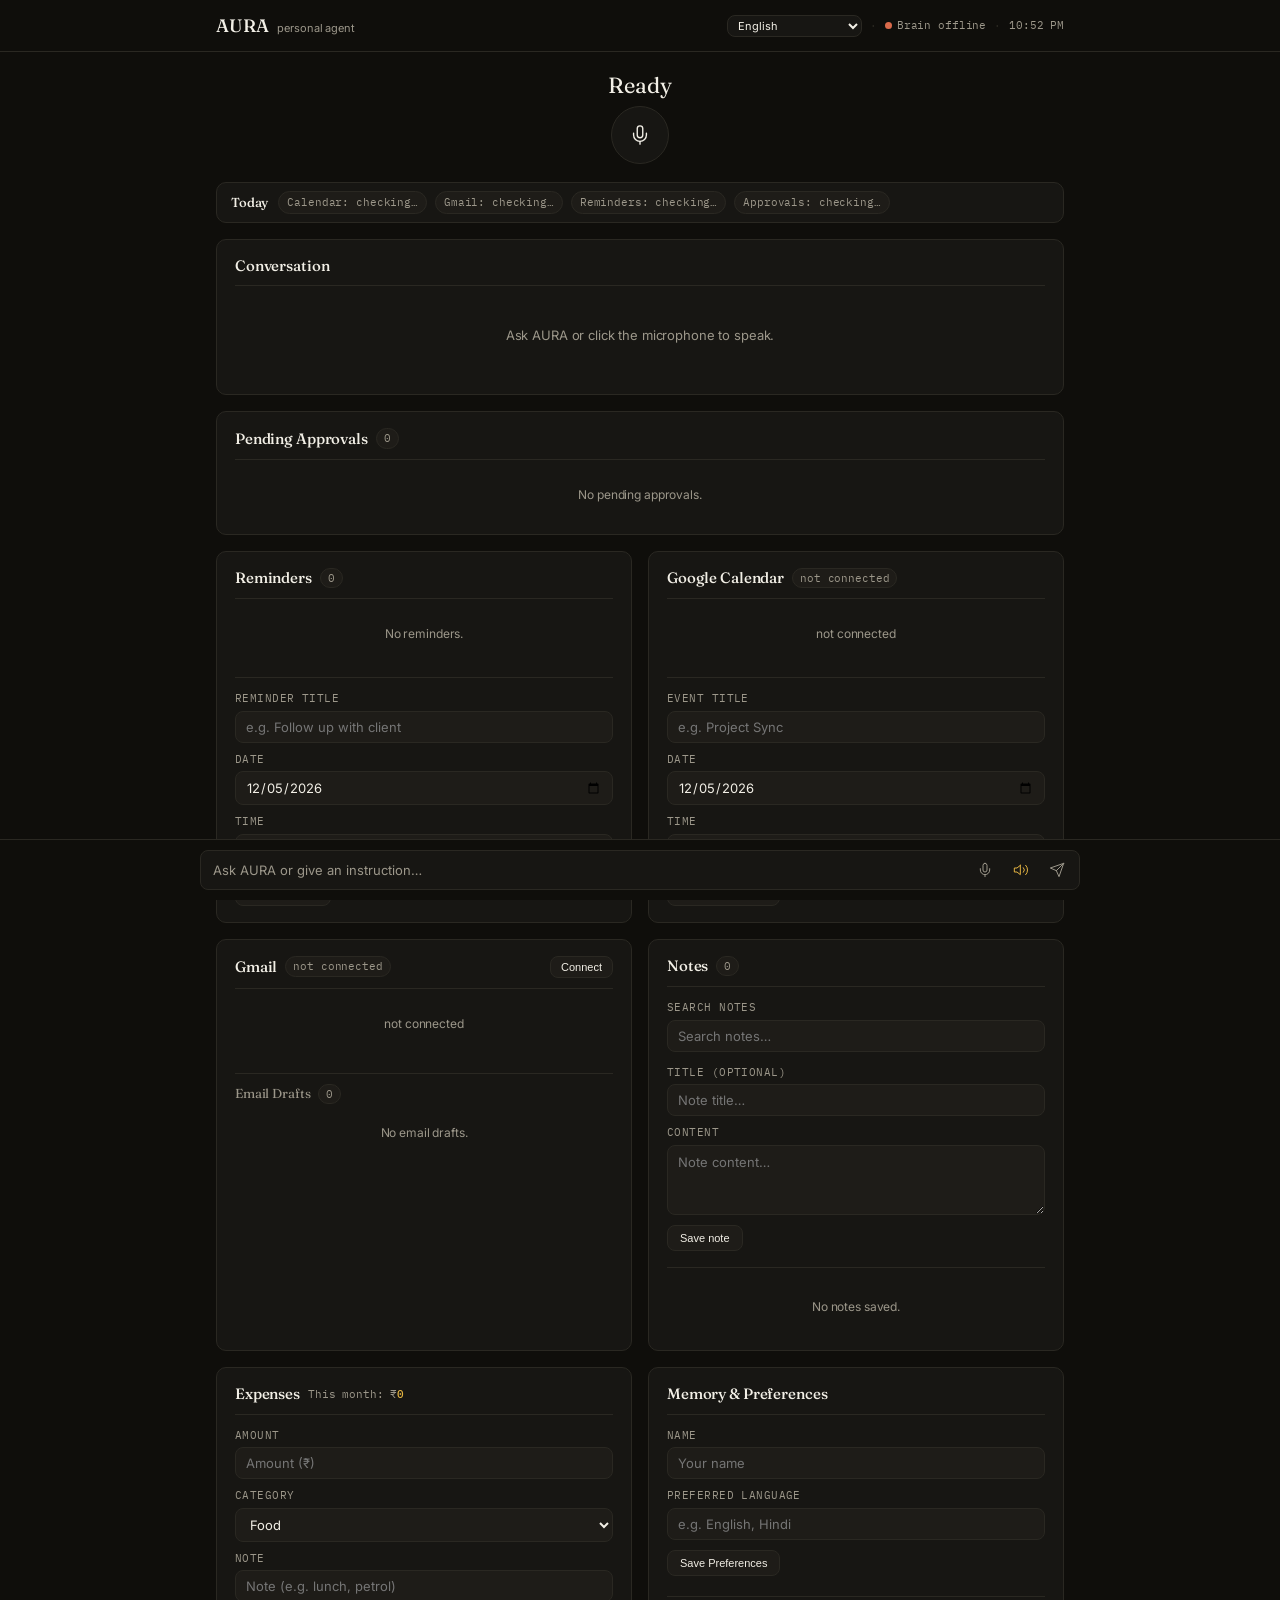
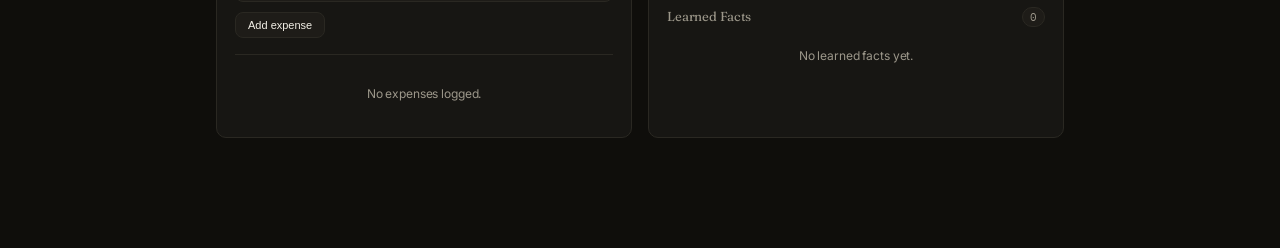
==== commit a9fadcdb: "fix(dashboard): balance 6-panel grid, eliminate voids, refine chat visibility" ====
--- a/frontend/index.html
+++ b/frontend/index.html
@@ -7,7 +7,7 @@
   <link rel="preconnect" href="https://fonts.googleapis.com">
   <link rel="preconnect" href="https://fonts.gstatic.com" crossorigin>
   <link href="https://fonts.googleapis.com/css2?family=Fraunces:wght@400;500;600&family=IBM+Plex+Mono:wght@400;500&family=Inter:wght@400;500;600&display=swap" rel="stylesheet">
-  <link rel="stylesheet" href="style.css?v=2">
+  <link rel="stylesheet" href="style.css?v=3">
 </head>
 <body>
   <!-- Top Bar: Single 880px max-width container, sticky -->
@@ -58,7 +58,7 @@
       <div class="live-transcript" id="liveTranscript"></div>
     </section>
 
-    <!-- Concise Daily Briefing Bar -->
+    <!-- Concise Daily Briefing Bar (Short One-Line Summary) -->
     <section class="briefing-bar" id="briefingPanel">
       <div class="briefing-bar-inner">
         <span class="briefing-date-badge" id="briefingDate">Today</span>
@@ -81,22 +81,22 @@
       </div>
     </section>
 
-    <!-- Side Panels Grid: 2 columns collapsing to 1 column below 1100px -->
+    <!-- Pending Approvals Panel (Compact, Full Width, Prominent when Actions Awaiting) -->
+    <section class="panel approvals-panel" id="approvalsPanel">
+      <div class="panel-header">
+        <div class="panel-title-group">
+          <h2 class="panel-title">Pending Approvals</h2>
+          <span class="count-badge" id="approvalsCount">0</span>
+        </div>
+      </div>
+      <div class="approvals-inbox" id="approvalsInbox">
+        <div class="empty-notice">No pending approvals.</div>
+      </div>
+    </section>
+
+    <!-- Side Panels Grid: Exactly 6 panels in 3 balanced pairs; collapses to 1 column below 1100px -->
     <section class="panels-grid">
-      <!-- Approvals Inbox Panel -->
-      <div class="panel approvals-panel" id="approvalsPanel">
-        <div class="panel-header">
-          <div class="panel-title-group">
-            <h2 class="panel-title">Pending Approvals</h2>
-            <span class="count-badge" id="approvalsCount">0</span>
-          </div>
-        </div>
-        <div class="approvals-inbox" id="approvalsInbox">
-          <div class="empty-notice">No pending approvals.</div>
-        </div>
-      </div>
-
-      <!-- Reminders Panel -->
+      <!-- Pair 1A: Reminders Panel -->
       <div class="panel reminders-panel" id="remindersPanel">
         <div class="panel-header">
           <div class="panel-title-group">
@@ -130,7 +130,7 @@
         </div>
       </div>
 
-      <!-- Google Calendar Panel -->
+      <!-- Pair 1B: Google Calendar Panel -->
       <div class="panel calendar-panel" id="calendarPanel">
         <div class="panel-header">
           <div class="panel-title-group">
@@ -164,7 +164,7 @@
         </div>
       </div>
 
-      <!-- Gmail Panel -->
+      <!-- Pair 2A: Gmail Panel -->
       <div class="panel gmail-panel" id="gmailPanel">
         <div class="panel-header">
           <div class="panel-title-group">
@@ -233,38 +233,39 @@
         </div>
       </div>
 
-      <!-- Memory & Preferences Panel -->
-      <div class="panel memory-panel" id="memoryPanel">
-        <div class="panel-header">
-          <h2 class="panel-title">Memory & Preferences</h2>
-        </div>
-        <form class="memory-form" id="memoryForm">
+      <!-- Pair 2B: Notes Panel (Paired beside Gmail, No Dead Black Voids) -->
+      <div class="panel notes-panel" id="notesPanel">
+        <div class="panel-header">
+          <div class="panel-title-group">
+            <h2 class="panel-title">Notes</h2>
+            <span class="count-badge" id="notesCount">0</span>
+          </div>
+        </div>
+        <div class="notes-search-wrap">
+          <label for="notesSearchInput" class="form-label">Search Notes</label>
+          <input type="text" id="notesSearchInput" class="form-input notes-search-input" placeholder="Search notes…" autocomplete="off" />
+        </div>
+        <form class="note-form" id="noteForm">
           <div class="form-group">
-            <label for="prefName" class="form-label">Name</label>
-            <input type="text" id="prefName" class="form-input" placeholder="Your name" autocomplete="off" />
+            <label for="noteTitle" class="form-label">Title (optional)</label>
+            <input type="text" id="noteTitle" class="form-input" placeholder="Note title…" autocomplete="off" />
           </div>
           <div class="form-group">
-            <label for="prefLang" class="form-label">Preferred Language</label>
-            <input type="text" id="prefLang" class="form-input" placeholder="e.g. English, Hindi" autocomplete="off" />
+            <label for="noteContent" class="form-label">Content</label>
+            <textarea id="noteContent" class="form-input note-textarea" placeholder="Note content…" rows="3" required></textarea>
           </div>
           <div class="form-footer">
-            <button type="submit" class="save-pref-btn" id="savePrefBtn">Save Preferences</button>
-            <span class="pref-status-text" id="prefStatusText"></span>
+            <button type="submit" class="save-pref-btn" id="saveNoteBtn">Save note</button>
+            <span class="pref-status-text" id="noteStatusNotice"></span>
           </div>
         </form>
-        <div class="facts-section">
-          <div class="section-divider"></div>
-          <div class="facts-header">
-            <span class="facts-subtitle">Learned Facts</span>
-            <span class="count-badge" id="factsCount">0</span>
-          </div>
-          <div class="facts-list" id="factsList">
-            <div class="empty-notice">No learned facts yet.</div>
-          </div>
-        </div>
-      </div>
-
-      <!-- Expenses Panel -->
+        <div class="section-divider"></div>
+        <div class="notes-list" id="notesList">
+          <div class="empty-notice">No notes saved.</div>
+        </div>
+      </div>
+
+      <!-- Pair 3A: Expenses Panel -->
       <div class="panel expenses-panel" id="expensesPanel">
         <div class="panel-header">
           <div class="panel-title-group">
@@ -303,39 +304,33 @@
         </div>
       </div>
 
-      <!-- Notes Panel (Full Width across both grid columns) -->
-      <div class="panel notes-panel" id="notesPanel">
-        <div class="panel-header">
-          <div class="panel-title-group">
-            <h2 class="panel-title">Notes</h2>
-            <span class="count-badge" id="notesCount">0</span>
-          </div>
-        </div>
-        <div class="notes-layout-grid">
-          <div class="notes-form-col">
-            <form class="note-form" id="noteForm">
-              <div class="form-group">
-                <label for="noteTitle" class="form-label">Title (optional)</label>
-                <input type="text" id="noteTitle" class="form-input" placeholder="Note title…" autocomplete="off" />
-              </div>
-              <div class="form-group">
-                <label for="noteContent" class="form-label">Content</label>
-                <textarea id="noteContent" class="form-input note-textarea" placeholder="Note content…" rows="3" required></textarea>
-              </div>
-              <div class="form-footer">
-                <button type="submit" class="save-pref-btn" id="saveNoteBtn">Save note</button>
-                <span class="pref-status-text" id="noteStatusNotice"></span>
-              </div>
-            </form>
-          </div>
-          <div class="notes-list-col">
-            <div class="notes-search-wrap">
-              <label for="notesSearchInput" class="form-label">Search</label>
-              <input type="text" id="notesSearchInput" class="form-input notes-search-input" placeholder="Search notes…" autocomplete="off" />
-            </div>
-            <div class="notes-list" id="notesList">
-              <div class="empty-notice">No notes saved.</div>
-            </div>
+      <!-- Pair 3B: Memory & Preferences Panel -->
+      <div class="panel memory-panel" id="memoryPanel">
+        <div class="panel-header">
+          <h2 class="panel-title">Memory & Preferences</h2>
+        </div>
+        <form class="memory-form" id="memoryForm">
+          <div class="form-group">
+            <label for="prefName" class="form-label">Name</label>
+            <input type="text" id="prefName" class="form-input" placeholder="Your name" autocomplete="off" />
+          </div>
+          <div class="form-group">
+            <label for="prefLang" class="form-label">Preferred Language</label>
+            <input type="text" id="prefLang" class="form-input" placeholder="e.g. English, Hindi" autocomplete="off" />
+          </div>
+          <div class="form-footer">
+            <button type="submit" class="save-pref-btn" id="savePrefBtn">Save Preferences</button>
+            <span class="pref-status-text" id="prefStatusText"></span>
+          </div>
+        </form>
+        <div class="facts-section">
+          <div class="section-divider"></div>
+          <div class="facts-header">
+            <span class="facts-subtitle">Learned Facts</span>
+            <span class="count-badge" id="factsCount">0</span>
+          </div>
+          <div class="facts-list" id="factsList">
+            <div class="empty-notice">No learned facts yet.</div>
           </div>
         </div>
       </div>
@@ -382,6 +377,6 @@
     </div>
   </footer>
 
-  <script src="app.js"></script>
+  <script src="app.js?v=3"></script>
 </body>
 </html>
--- a/frontend/style.css
+++ b/frontend/style.css
@@ -63,7 +63,7 @@
 }
 
 /* --------------------------------------------------------------------------
-   Top Bar (Sticky, Single 880px container)
+   Top Bar (Sticky, Single 880px max-width container)
    -------------------------------------------------------------------------- */
 .top-bar {
   height: 52px;
@@ -201,7 +201,7 @@
   width: 100%;
   max-width: var(--max-width);
   margin: 0 auto;
-  padding: 18px 16px 110px 16px;
+  padding: 16px 16px 110px 16px;
   display: flex;
   flex-direction: column;
   gap: 16px;
@@ -453,6 +453,25 @@
 }
 
 /* --------------------------------------------------------------------------
+   Pending Approvals Panel (Compact Full Width)
+   -------------------------------------------------------------------------- */
+.approvals-panel {
+  width: 100%;
+  display: flex;
+  flex-direction: column;
+  gap: 10px;
+}
+
+.approvals-inbox {
+  display: flex;
+  flex-direction: column;
+  max-height: 200px;
+  overflow-y: auto;
+  overflow-x: hidden;
+  min-height: auto;
+}
+
+/* --------------------------------------------------------------------------
    Panels Grid (2 columns on desktop, 1 column below 1100px)
    -------------------------------------------------------------------------- */
 .panels-grid {
@@ -556,16 +575,16 @@
 }
 
 /* Scrollable Lists inside Panels */
-.approvals-inbox,
 .gmail-inbox,
 .calendar-events-list,
 .reminders-list,
 .facts-list,
 .expenses-list,
-.drafts-list {
-  display: flex;
-  flex-direction: column;
-  max-height: 200px;
+.drafts-list,
+.notes-list {
+  display: flex;
+  flex-direction: column;
+  max-height: 180px;
   overflow-y: auto;
   overflow-x: hidden;
   min-height: 50px;
@@ -717,11 +736,12 @@
   display: flex;
   align-items: flex-start;
   justify-content: space-between;
-  gap: 10px;
+  gap: 8px;
   padding: 8px 0;
   border-bottom: 1px solid var(--border);
   min-width: 0;
   width: 100%;
+  flex-wrap: wrap;
 }
 
 .email-item:last-child {
@@ -732,7 +752,7 @@
   display: flex;
   flex-direction: column;
   gap: 3px;
-  flex: 1 1 auto;
+  flex: 1 1 200px;
   min-width: 0;
   overflow: hidden;
 }
@@ -1139,33 +1159,8 @@
 }
 
 /* --------------------------------------------------------------------------
-   Notes Panel (Full Width Across Grid Columns, No Dead Black Voids)
+   Notes Panel
    -------------------------------------------------------------------------- */
-.notes-panel {
-  grid-column: 1 / -1;
-}
-
-.notes-layout-grid {
-  display: grid;
-  grid-template-columns: 1fr 1fr;
-  gap: 16px;
-  width: 100%;
-  min-width: 0;
-}
-
-@media (max-width: 768px) {
-  .notes-layout-grid {
-    grid-template-columns: 1fr;
-  }
-}
-
-.notes-form-col, .notes-list-col {
-  display: flex;
-  flex-direction: column;
-  gap: 8px;
-  min-width: 0;
-}
-
 .notes-search-wrap {
   display: flex;
   flex-direction: column;
@@ -1174,18 +1169,8 @@
 
 .note-textarea {
   resize: vertical;
-  min-height: 70px;
+  min-height: 60px;
   line-height: 1.4;
-}
-
-.notes-list {
-  display: flex;
-  flex-direction: column;
-  gap: 6px;
-  max-height: 220px;
-  overflow-y: auto;
-  overflow-x: hidden;
-  min-height: 60px;
 }
 
 .note-item {
@@ -1199,6 +1184,7 @@
   font-size: 12px;
   gap: 8px;
   min-width: 0;
+  margin-bottom: 4px;
 }
 
 .note-item-left {
